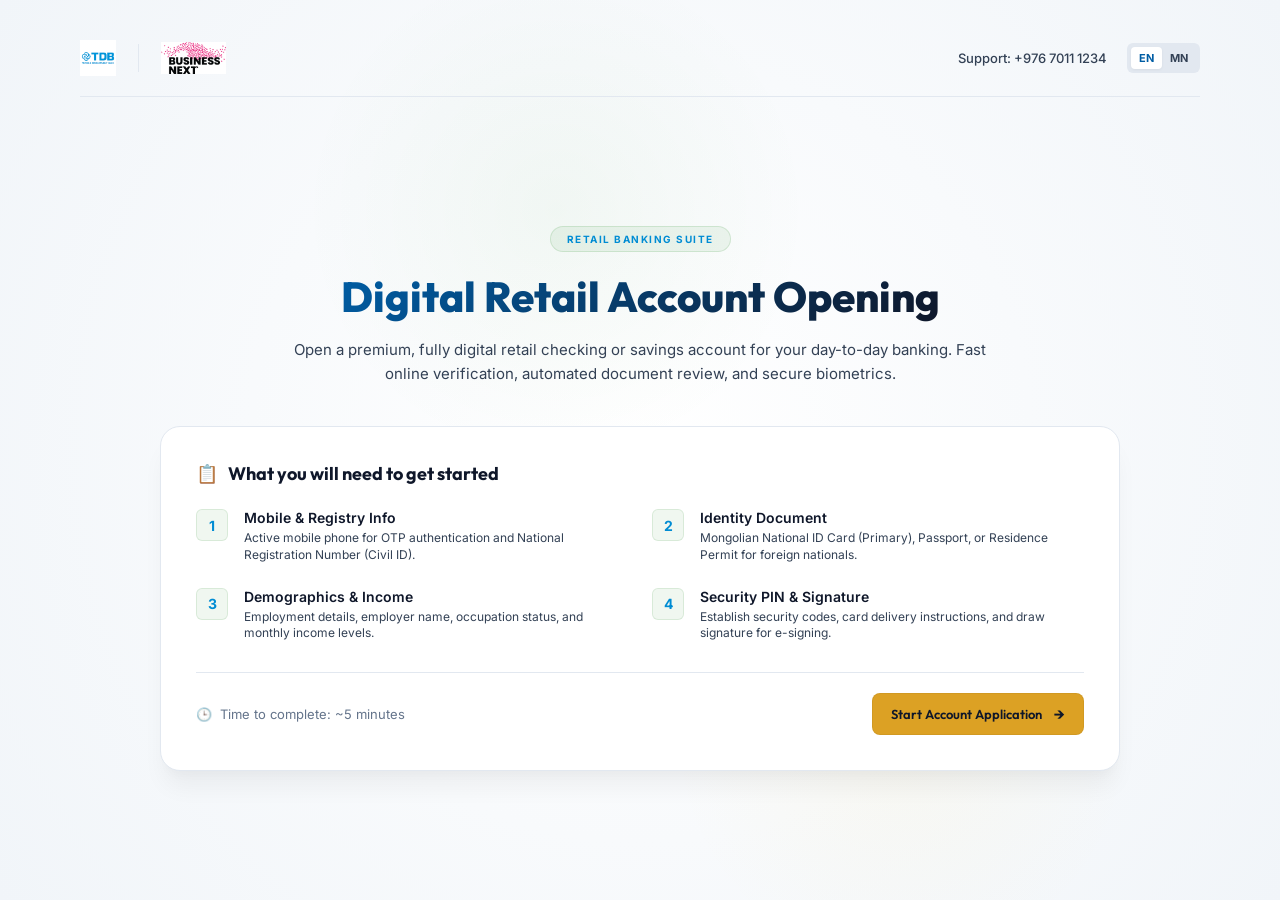
==== index.html @ 0637638c "Initial commit: Digital Onboarding Flow customized step order, TDB color scheme, mobile OTP layout f" ====
<!DOCTYPE html>
<html lang="en">
<head>
  <meta charset="UTF-8">
  <meta name="viewport" content="width=device-width, initial-scale=1.0">
  <title>TDB Mongolia | Retail Onboarding</title>
  <!-- Google Fonts: Outfit and Inter -->
  <link rel="preconnect" href="https://fonts.googleapis.com">
  <link rel="preconnect" href="https://fonts.gstatic.com" crossorigin>
  <link href="https://fonts.googleapis.com/css2?family=Inter:wght@300;400;500;600;700&family=Outfit:wght@400;500;600;700;800&display=swap" rel="stylesheet">
  <!-- Stylesheets -->
  <link rel="stylesheet" href="styles.css">
</head>
<body>

  <!-- ==========================================
       STEP 0: LANDING PAGE (TD Light Theme Style)
       ========================================== -->
  <div class="landing-page-container" id="landing-page">
    <div class="landing-background-glows">
      <div class="glow-1"></div>
      <div class="glow-2"></div>
    </div>
    
    <header class="landing-header">
      <div class="landing-logo-group">
        <img src="assets/tdb_logo.png" alt="TDB Logo" class="tdb-logo-landing">
        <div class="logo-divider"></div>
        <img src="assets/businessnext_logo.png" alt="BusinessNext Logo" class="bn-logo-landing">
      </div>
      <div class="landing-support">
        <span data-translate="support_num">Support: +976 7011 1234</span>
        <div class="lang-selector-mini" id="lang-switcher">
          <span class="active" data-lang="EN">EN</span>
          <span data-lang="MN">MN</span>
        </div>
      </div>
    </header>

    <main class="landing-hero-section">
      <span class="hero-badge" data-translate="retail_suite">RETAIL BANKING SUITE</span>
      <h1 class="hero-title" data-translate="landing_title">Digital Retail Account Opening</h1>
      <p class="hero-subtitle" data-translate="landing_subtitle">Open a premium, fully digital retail checking or savings account for your day-to-day banking. Fast online verification, automated document review, and secure biometrics.</p>
      
      <!-- What you need card -->
      <div class="requirements-card">
        <h3 class="req-card-title">
          <span class="req-title-icon">📋</span> <span data-translate="req_title">What you will need to get started</span>
        </h3>
        
        <div class="req-grid">
          <div class="req-item">
            <div class="req-num">1</div>
            <div class="req-details">
              <h4 data-translate="req_step1_title">Mobile & Registry Info</h4>
              <p data-translate="req_step1_desc">Active mobile phone for OTP authentication and National Registration Number (Civil ID).</p>
            </div>
          </div>
          <div class="req-item">
            <div class="req-num">2</div>
            <div class="req-details">
              <h4 data-translate="req_step2_title">Identity Document</h4>
              <p data-translate="req_step2_desc">Mongolian National ID Card (Primary), Passport, or Residence Permit for foreign nationals.</p>
            </div>
          </div>
          <div class="req-item">
            <div class="req-num">3</div>
            <div class="req-details">
              <h4 data-translate="req_step3_title">Demographics & Income</h4>
              <p data-translate="req_step3_desc">Employment details, employer name, occupation status, and monthly income levels.</p>
            </div>
          </div>
          <div class="req-item">
            <div class="req-num">4</div>
            <div class="req-details">
              <h4 data-translate="req_step4_title">Security PIN & Signature</h4>
              <p data-translate="req_step4_desc">Establish security codes, card delivery instructions, and draw signature for e-signing.</p>
            </div>
          </div>
        </div>
        
        <div class="req-footer">
          <div class="req-time-info">
            <span class="clock-icon">🕒</span>
            <span data-translate="time_info">Time to complete: ~5 minutes</span>
          </div>
          <button type="button" class="btn btn-accent btn-large" id="btn-start-onboarding">
            <span data-translate="start_app">Start Account Application</span> <span class="arrow-btn">→</span>
          </button>
        </div>
      </div>
    </main>
  </div>


  <!-- ==========================================
       MAIN ONBOARDING LAYOUT (TD Corporate Light Theme)
       ========================================== -->
  <div class="app-container hidden" id="onboarding-layout">
    
    <!-- LEFT SIDEBAR: Stepper -->
    <aside class="sidebar">
      <div class="sidebar-header">
        <div class="logo-container">
          <img src="assets/tdb_logo.png" alt="TDB Logo" class="tdb-logo-dash">
          <div class="logo-divider"></div>
          <img src="assets/businessnext_logo.png" alt="BusinessNext Logo" class="bn-logo-dash">
        </div>
        
        <!-- Language Switcher in Dashboard Header -->
        <div class="lang-switcher-dashboard" id="lang-switcher-dash">
          <span class="active" data-lang="EN">EN</span>
          <span data-lang="MN">MN</span>
        </div>
      </div>
      
      <nav class="stepper-nav">
        <ul class="stepper-list">
          <li class="step-item active" data-step="1">
            <div class="step-icon">1</div>
            <div class="step-details">
              <span class="step-title" data-translate="step1_nav_title">Registration & OTP</span>
              <span class="step-desc" data-translate="step1_nav_desc">Verify credentials & NRN</span>
            </div>
            <div class="step-status-dot"></div>
          </li>
          <li class="step-item locked" data-step="2">
            <div class="step-icon">2</div>
            <div class="step-details">
              <span class="step-title" data-translate="step2_nav_title">Document Upload</span>
              <span class="step-desc" data-translate="step2_nav_desc">Choose document & scan</span>
            </div>
            <div class="step-status-dot"></div>
          </li>
          <li class="step-item locked" data-step="3">
            <div class="step-icon">3</div>
            <div class="step-details">
              <span class="step-title" data-translate="step3_nav_title">Personal Information</span>
              <span class="step-desc" data-translate="step3_nav_desc">OCR review & profile</span>
            </div>
            <div class="step-status-dot"></div>
          </li>
          <li class="step-item locked" data-step="4">
            <div class="step-icon">4</div>
            <div class="step-details">
              <span class="step-title" data-translate="step4_nav_title">Product Selection</span>
              <span class="step-desc" data-translate="step4_nav_desc">Choose accounts & card options</span>
            </div>
            <div class="step-status-dot"></div>
          </li>
          <li class="step-item locked" data-step="5">
            <div class="step-icon">5</div>
            <div class="step-details">
              <span class="step-title" data-translate="step5_nav_title">Biometric Liveness</span>
              <span class="step-desc" data-translate="step5_nav_desc">Face match & checks</span>
            </div>
            <div class="step-status-dot"></div>
          </li>
          <li class="step-item locked" data-step="6">
            <div class="step-icon">6</div>
            <div class="step-details">
              <span class="step-title" data-translate="step6_nav_title">Review & e-Sign</span>
              <span class="step-desc" data-translate="step6_nav_desc">Sign agreements & submit</span>
            </div>
            <div class="step-status-dot"></div>
          </li>
        </ul>
      </nav>
      
      <!-- Stepper Footer status -->
      <div class="sidebar-footer">
        <div class="metrics-card">
          <div class="metrics-header">
            <span data-translate="risk_unit_title">AI Risk Scoring Unit</span>
          </div>
          <div class="metric-row">
            <span class="metric-label" data-translate="metric_risk_lbl">Fraud Risk Level</span>
            <span class="metric-val status-green" id="metric-risk" data-translate="unassessed">Unassessed</span>
          </div>
          <div class="metric-row">
            <span class="metric-label" data-translate="metric_stp_lbl">STP Check</span>
            <span class="metric-val" id="metric-stp">--</span>
          </div>
          <div class="metric-progress-wrapper">
            <div class="metric-progress-lbl" data-translate="metric_strength_lbl">Biometric Cleared Strength</div>
            <div class="progress-bar-small">
              <div class="progress-bar-small-fill" id="metric-progress-bar" style="width: 0%"></div>
            </div>
          </div>
        </div>
        
        <div class="sidebar-progress-tracker-bottom">
          <div class="progress-labels">
            <span id="progress-percent">Step 1 of 6 (16%)</span>
            <span id="step-percentage-numeric">16%</span>
          </div>
          <div class="progress-bar-container">
            <div class="progress-bar-fill" id="main-progress-bar" style="width: 16.6%;"></div>
          </div>
        </div>
        <p class="copyright">&copy; 2026 Trade & Development Bank Jsc. powered by BusinessNext</p>
      </div>
    </aside>
    
    <!-- MAIN CONTENT PANEL -->
    <main class="main-content">
      
      <header class="main-content-header">
        <div class="header-details-top">
          <span class="onboarding-scope-label" data-translate="retail_onboarding_lbl">Retail Digital Onboarding</span>
        </div>
        <h2 id="step-main-title">Open Your Retail Account</h2>
        <p id="step-main-desc">Open a business/retail account digitally in just a few minutes.</p>
      </header>
      
      <!-- Split Form Steps Container -->
      <div class="step-panels-container">
        
        <!-- STEP 1: MOBILE & OTP REGISTRATION -->
        <section class="step-panel active" id="step-panel-1">
          <div class="split-layout">
            
            <div class="illustration-side">
              <div class="illustration-box">
                <svg viewBox="0 0 200 200" fill="none" class="step-svg" xmlns="http://www.w3.org/2000/svg">
                  <circle cx="100" cy="100" r="80" fill="rgba(0, 122, 0, 0.03)" />
                  <circle cx="100" cy="100" r="60" stroke="rgba(0, 122, 0, 0.08)" stroke-width="1.5" stroke-dasharray="4 4" />
                  
                  <rect x="60" y="50" width="80" height="110" rx="10" fill="#ffffff" stroke="#cbd5e1" stroke-width="2"/>
                  <rect x="70" y="60" width="60" height="8" rx="2" fill="rgba(0, 122, 0, 0.15)" />
                  <circle cx="100" cy="105" r="16" stroke="var(--td-green)" stroke-width="2" />
                  <path d="M92 105 H108" stroke="var(--td-green)" stroke-width="2" />
                  <path d="M100 97 V113" stroke="var(--td-green)" stroke-width="2" />
                  
                  <circle cx="100" cy="148" r="4" fill="#cbd5e1" />
                </svg>
                <div class="illustration-desc-box">
                  <h4 data-translate="ill_step1_title">Mobile Verification</h4>
                  <p data-translate="ill_step1_desc">Confirm identity credentials and link your personal mobile number to activate digital banking nodes securely.</p>
                </div>
              </div>
            </div>
            
            <div class="form-card-side">
              <div class="form-card">
                <div class="form-card-header">
                  <h3 data-translate="form_step1_title">Mobile Registration</h3>
                  <p data-translate="form_step1_desc">Provide your mobile number and National Registry Number to establish eligibility.</p>
                </div>
                
                <div class="form-group">
                  <label for="mobile-number"><span data-translate="mobile_lbl">Mobile Number</span> <span class="required">*</span></label>
                  <div class="input-with-action">
                    <div class="phone-prefix">+976</div>
                    <input type="tel" id="mobile-number" class="form-control" placeholder="Mobile Number (e.g. 99123456)">
                    <button type="button" class="btn btn-secondary btn-sm" id="btn-send-otp" data-translate="send_otp">Send OTP</button>
                  </div>
                </div>
                
                <div class="form-group hidden" id="otp-group">
                  <label><span data-translate="otp_lbl">OTP Verification Code</span> <span class="required">*</span></label>
                  <div class="otp-input-container">
                    <input type="password" maxlength="1" class="otp-cell" data-index="0">
                    <input type="password" maxlength="1" class="otp-cell" data-index="1">
                    <input type="password" maxlength="1" class="otp-cell" data-index="2">
                    <input type="password" maxlength="1" class="otp-cell" data-index="3">
                    <input type="password" maxlength="1" class="otp-cell" data-index="4">
                    <input type="password" maxlength="1" class="otp-cell" data-index="5">
                  </div>
                  <div class="otp-actions">
                    <span id="otp-timer" data-translate="otp_timer_lbl">Resend code in 60s</span>
                    <button type="button" class="btn-link hidden" id="btn-resend-otp" data-translate="resend_otp">Resend Code</button>
                  </div>
                </div>
                
                <div class="form-group">
                  <label for="nrn-number"><span data-translate="nrn_lbl">National Registry Number (Civil ID)</span> <span class="required">*</span></label>
                  <div class="input-icon-wrapper">
                    <input type="text" id="nrn-number" class="form-control uppercase" placeholder="e.g. УУ95120612">
                    <span class="validation-status-icon" id="nrn-validation-icon"></span>
                  </div>
                  <small class="form-hint" data-translate="nrn_hint">Format: 2 Cyrillic characters followed by 8 digits</small>
                </div>
              </div>
            </div>
            
          </div>
        </section>
        
        <!-- STEP 2: DOCUMENT UPLOAD & OCR -->
        <section class="step-panel" id="step-panel-2">
          <div class="split-layout">
            
            <div class="illustration-side">
              <div class="illustration-box">
                <svg viewBox="0 0 200 200" fill="none" class="step-svg" xmlns="http://www.w3.org/2000/svg">
                  <!-- Abstract scanner lines -->
                  <circle cx="100" cy="100" r="75" fill="rgba(0, 122, 0, 0.02)"/>
                  <rect x="40" y="65" width="120" height="75" rx="8" fill="#ffffff" stroke="#cbd5e1" stroke-width="2"/>
                  <rect x="52" y="77" width="26" height="26" rx="4" fill="rgba(0, 122, 0, 0.1)"/>
                  <line x1="88" y1="82" x2="140" y2="82" stroke="#cbd5e1" stroke-width="2.5"/>
                  <line x1="88" y1="92" x2="130" y2="92" stroke="#cbd5e1" stroke-width="2.5"/>
                  
                  <path d="M30 100 H170" stroke="var(--td-mint)" stroke-width="2" stroke-linecap="round"/>
                  <path d="M30 100 L45 85 M170 100 L155 115" stroke="var(--td-mint)" stroke-width="2"/>
                </svg>
                <div class="illustration-desc-box">
                  <h4 data-translate="ill_step2_title">OCR Scanning</h4>
                  <p data-translate="ill_step2_desc">Our OCR algorithm automatically reads and parses Mongolian Cyrillic characters to pre-fill identity entries.</p>
                </div>
              </div>
            </div>
            
            <div class="form-card-side">
              <div class="form-card">
                <div class="form-card-header">
                  <h3 data-translate="form_step2_title">Document Verification</h3>
                  <p data-translate="form_step2_desc">Upload valid document credentials for automated OCR metadata extraction.</p>
                </div>
                
                <div class="form-group">
                  <label><span data-translate="doc_type_lbl">Document Type</span> <span class="required">*</span></label>
                  <div class="doc-type-selectors">
                    <label class="doc-type-card active">
                      <input type="radio" name="doc-type" value="national_id" checked>
                      <span class="doc-type-icon">💳</span>
                      <span class="doc-type-lbl" data-translate="national_id_lbl">National ID</span>
                    </label>
                    <label class="doc-type-card">
                      <input type="radio" name="doc-type" value="passport">
                      <span class="doc-type-icon">📘</span>
                      <span class="doc-type-lbl" data-translate="passport_lbl">Passport</span>
                    </label>
                    <label class="doc-type-card">
                      <input type="radio" name="doc-type" value="residence_permit">
                      <span class="doc-type-icon">🛡️</span>
                      <span class="doc-type-lbl" data-translate="permit_lbl">Permit</span>
                    </label>
                  </div>
                </div>
                
                <div class="upload-drag-area" id="doc-upload-area">
                  <div class="upload-graphic">📂</div>
                  <div class="upload-texts">
                    <p class="upload-main-text" data-translate="upload_drag_lbl">Upload front & back files</p>
                    <p class="upload-sub-text" data-translate="upload_hint_lbl">Drag & drop PNG/PDF up to 10MB</p>
                  </div>
                  <input type="file" id="file-uploader" class="hidden" multiple>
                </div>
                
                <div class="uploaded-files-list hidden" id="files-list"></div>
                
                <div class="ai-status-card mt-15">
                  <div class="ai-card-title">✦ <span data-translate="ai_chk_ocr">OCR Extraction Check</span></div>
                  <ul class="ai-check-list">
                    <li class="pending" id="ai-check-ocr">
                      <span class="check-bullet"></span>
                      <span class="check-text" data-translate="ocr_text">OCR Identity Data Extraction</span>
                      <span class="check-status" data-translate="pending">Pending</span>
                    </li>
                  </ul>
                </div>
              </div>
            </div>
            
          </div>
        </section>
        
        <!-- STEP 5: BIOMETRIC SELFIE & LIVENESS -->
        <section class="step-panel" id="step-panel-5">
          <div class="split-layout">
            
            <div class="illustration-side">
              <div class="illustration-box">
                <svg viewBox="0 0 200 200" fill="none" class="step-svg" xmlns="http://www.w3.org/2000/svg">
                  <circle cx="100" cy="100" r="75" fill="rgba(0, 122, 0, 0.02)"/>
                  <circle cx="100" cy="90" r="30" stroke="#cbd5e1" stroke-width="2"/>
                  <path d="M60 155 C60 120, 140 120, 140 155" stroke="#cbd5e1" stroke-width="2" stroke-linecap="round"/>
                  
                  <path d="M100 50 L100 130 M60 90 L140 90" stroke="var(--td-mint)" stroke-width="1.5" stroke-dasharray="3 3"/>
                  <circle cx="100" cy="90" r="45" stroke="var(--td-mint)" stroke-width="1.5"/>
                </svg>
                <div class="illustration-desc-box">
                  <h4 data-translate="ill_step3_title">Biometrics & AML</h4>
                  <p data-translate="ill_step3_desc">Live facial detection compares selfie biometrics with document photo, running cross-checks against duplicate databases.</p>
                </div>
              </div>
            </div>
            
            <div class="form-card-side">
              <div class="form-card">
                <div class="form-card-header">
                  <h3 data-translate="form_step3_title">Selfie Liveness Capture</h3>
                  <p data-translate="form_step3_desc">Provide biometric facial confirmation to run fraud and AML screenings.</p>
                </div>
                
                <div class="selfie-module">
                  <div class="camera-viewport-container">
                    <video id="webcam" class="hidden" autoplay playsinline></video>
                    <canvas id="selfie-canvas" class="selfie-overlay"></canvas>
                    
                    <div class="camera-placeholder" id="camera-placeholder">
                      <div class="placeholder-icon">📸</div>
                      <button type="button" class="btn btn-primary btn-sm" id="btn-activate-camera" data-translate="activate_cam">Activate Camera Feed</button>
                    </div>
                    
                    <div class="liveness-guidance hidden" id="liveness-guide">
                      <span id="liveness-prompt-text" data-translate="align_face">Align face in frame</span>
                    </div>
                    
                    <div class="capture-success-overlay hidden" id="capture-success">
                      <div class="success-checkmark-circle">✓</div>
                      <h3 data-translate="liveness_ok">Liveness Verified</h3>
                      <p id="liveness-score-lbl">Score: 99.8%</p>
                    </div>
                  </div>
                  
                  <div class="camera-actions">
                    <button type="button" class="btn btn-secondary btn-sm hidden" id="btn-capture-selfie" data-translate="capture">Capture</button>
                    <button type="button" class="btn btn-outline btn-sm hidden" id="btn-retake-selfie" data-translate="retake">Retake</button>
                  </div>
                </div>
                
                <div class="ai-status-card mt-15">
                  <div class="ai-card-title">✦ <span data-translate="ai_chk_bio">Biometric Checklists</span></div>
                  <ul class="ai-check-list">
                    <li class="pending" id="ai-check-face">
                      <span class="check-bullet"></span>
                      <span class="check-text" data-translate="face_match_text">Biometric Face Matching (ID vs Selfie)</span>
                      <span class="check-status" data-translate="pending">Pending</span>
                    </li>
                    <li class="pending" id="ai-check-dup">
                      <span class="check-bullet"></span>
                      <span class="check-text" data-translate="dup_text">Database Duplicate Clearance</span>
                      <span class="check-status" data-translate="pending">Pending</span>
                    </li>
                    <li class="pending" id="ai-check-aml">
                      <span class="check-bullet"></span>
                      <span class="check-text" data-translate="aml_text">AML Database Watchlist Check</span>
                      <span class="check-status" data-translate="pending">Pending</span>
                    </li>
                  </ul>
                </div>
              </div>
            </div>
            
          </div>
        </section>
        
        <!-- STEP 3: PERSONAL PROFILE DETAILS -->
        <section class="step-panel" id="step-panel-3">
          <div class="split-layout">
            
            <div class="illustration-side">
              <div class="illustration-box">
                <svg viewBox="0 0 200 200" fill="none" class="step-svg" xmlns="http://www.w3.org/2000/svg">
                  <circle cx="100" cy="100" r="75" fill="rgba(0, 122, 0, 0.02)"/>
                  <rect x="50" y="45" width="100" height="110" rx="8" fill="#ffffff" stroke="#cbd5e1" stroke-width="2"/>
                  <line x1="70" y1="65" x2="130" y2="65" stroke="var(--td-green)" stroke-width="3" stroke-linecap="round"/>
                  <line x1="70" y1="80" x2="110" y2="80" stroke="#cbd5e1" stroke-width="2.5"/>
                  <line x1="70" y1="95" x2="120" y2="95" stroke="#cbd5e1" stroke-width="2.5"/>
                  <line x1="70" y1="110" x2="105" y2="110" stroke="#cbd5e1" stroke-width="2.5"/>
                  
                  <circle cx="130" cy="130" r="20" fill="rgba(0, 176, 116, 0.15)"/>
                  <path d="M124 130 L128 134 L136 126" stroke="var(--td-mint)" stroke-width="2.5" stroke-linecap="round" stroke-linejoin="round"/>
                </svg>
                <div class="illustration-desc-box">
                  <h4 data-translate="ill_step4_title">Demographics Registry</h4>
                  <p data-translate="ill_step4_desc">Review the database metadata parsed by OCR. Fill out contact fields to finalize demographics profile.</p>
                </div>
              </div>
            </div>
            
            <div class="form-card-side">
              <div class="form-card">
                <div class="form-card-header">
                  <h3 data-translate="form_step4_title">Personal Information</h3>
                  <p data-translate="form_step4_desc">Verify extracted details and supply demographic and occupation settings.</p>
                </div>
                
                <div class="ai-autofill-banner">
                  <div class="banner-icon">🤖</div>
                  <div class="banner-content">
                    <strong data-translate="banner_autofill_title">Auto-extracted from Documents</strong>
                    <p data-translate="banner_autofill_desc">Double check OCR data. Fields highlighted in gold are extracted.</p>
                  </div>
                </div>
                
                <div class="form-row-2">
                  <div class="form-group">
                    <label for="p-fullname"><span data-translate="fullname_lbl">Full Name (Latin)</span> <span class="required">*</span></label>
                    <input type="text" id="p-fullname" class="form-control ai-extracted" placeholder="Full Name">
                  </div>
                  <div class="form-group">
                    <label for="p-dob"><span data-translate="dob_lbl">Date of Birth</span> <span class="required">*</span></label>
                    <input type="date" id="p-dob" class="form-control ai-extracted">
                  </div>
                </div>
                
                <div class="form-row-2">
                  <div class="form-group">
                    <label for="p-gender"><span data-translate="gender_lbl">Gender</span> <span class="required">*</span></label>
                    <select id="p-gender" class="form-control ai-extracted">
                      <option value="">Select Gender</option>
                      <option value="Male" data-translate="gender_male">Male</option>
                      <option value="Female" data-translate="gender_female">Female</option>
                      <option value="Other" data-translate="gender_other">Other</option>
                    </select>
                  </div>
                  <div class="form-group">
                    <label for="p-nationality"><span data-translate="nationality_lbl">Nationality</span> <span class="required">*</span></label>
                    <input type="text" id="p-nationality" class="form-control ai-extracted" value="Mongolian">
                  </div>
                </div>
                
                <div class="form-group">
                  <label for="p-address"><span data-translate="address_lbl">Residential Address</span> <span class="required">*</span></label>
                  <div class="input-icon-wrapper">
                    <input type="text" id="p-address" class="form-control ai-extracted" placeholder="Full Address">
                    <button type="button" class="input-btn" id="btn-suggest-address" data-translate="locate">Locate</button>
                  </div>
                </div>
                
                <div class="form-row-2">
                  <div class="form-group">
                    <label for="p-email"><span data-translate="email_lbl">Email Address</span> <span class="required">*</span></label>
                    <input type="email" id="p-email" class="form-control" placeholder="email@address.mn">
                  </div>
                  <div class="form-group">
                    <label for="p-phone" data-translate="phone_lbl">Verified Phone Number</label>
                    <input type="tel" id="p-phone" class="form-control" readonly disabled>
                  </div>
                </div>
                
                <div class="form-group">
                  <label for="p-employment"><span data-translate="employment_lbl">Employment Status</span> <span class="required">*</span></label>
                  <select id="p-employment" class="form-control">
                    <option value="Employed" data-translate="emp_employed">Employed (Full-time)</option>
                    <option value="Self-Employed" data-translate="emp_self">Self-Employed / Owner</option>
                    <option value="Unemployed" data-translate="emp_unemp">Unemployed</option>
                    <option value="Student" data-translate="emp_student">Student</option>
                    <option value="Retired" data-translate="emp_retired">Retired</option>
                  </select>
                </div>
                
                <div class="form-group" id="group-employer">
                  <label for="p-employer"><span data-translate="employer_lbl">Employer Name</span> <span class="required">*</span></label>
                  <input type="text" id="p-employer" class="form-control" placeholder="Company Name">
                </div>
                
                <div class="form-row-2">
                  <div class="form-group">
                    <label for="p-occupation"><span data-translate="occupation_lbl">Occupation</span> <span class="required">*</span></label>
                    <input type="text" id="p-occupation" class="form-control" placeholder="Job Title">
                  </div>
                  <div class="form-group">
                    <label for="p-income"><span data-translate="income_lbl">Monthly Income (MNT)</span> <span class="required">*</span></label>
                    <select id="p-income" class="form-control">
                      <option value="under_1m" data-translate="inc_low">Under 1,500,000 ₮</option>
                      <option value="1m_3m" data-translate="inc_mid" selected>1,500,000 ₮ - 3,500,000 ₮</option>
                      <option value="3m_7m" data-translate="inc_high">3,500,000 ₮ - 7,000,000 ₮</option>
                      <option value="over_7m" data-translate="inc_highest">Over 7,000,000 ₮</option>
                    </select>
                  </div>
                </div>
                
                <div class="form-row-2">
                  <div class="form-group">
                    <label for="p-lang" data-translate="pref_lang_lbl">Language Preference</label>
                    <select id="p-lang" class="form-control">
                      <option value="MN" data-translate="lang_mn">Mongolian</option>
                      <option value="EN" data-translate="lang_en">English</option>
                    </select>
                  </div>
                  <div class="form-group">
                    <label for="p-branch" data-translate="pref_branch_lbl">Home Branch</label>
                    <select id="p-branch" class="form-control">
                      <option value="HQ" data-translate="branch_hq">Sukhbaatar Square HQ</option>
                      <option value="west" data-translate="branch_west">West Crossroad Branch</option>
                      <option value="erdenet" data-translate="branch_erd">Orkhon Erdenet Branch</option>
                    </select>
                  </div>
                </div>
              </div>
            </div>
            
          </div>
        </section>
        
        <!-- STEP 4: PRODUCT SELECTION & ACCOUNT PREFERENCES -->
        <section class="step-panel" id="step-panel-4">
          <div class="split-layout">
            
            <div class="illustration-side">
              <div class="illustration-box">
                <div class="product-visualizer-sidebar">
                  <!-- Custom Promo Offer banner replacing instantly-generated Visa card visualizer -->
                  <div class="promo-offer-card-sidebar">
                    <div class="promo-header">
                      <span class="promo-sparkle">✨</span>
                      <strong data-translate="promo_offer_title">Exclusive Offer</strong>
                    </div>
                    
                    <div class="debit-card-visualizer gold-theme" style="margin: 12px 0; aspect-ratio: 1.586 / 1;">
                      <div class="card-header-v">
                        <span class="card-brand">TD Gold Credit</span>
                        <span class="card-chip"></span>
                      </div>
                      <div class="card-number-v" style="font-size: 13px;">Pre-approved Limit: 5,000,000 ₮</div>
                      <div class="card-footer-v">
                        <div class="card-holder-v">TD PLATINUM CLUB</div>
                        <div class="card-type-logo">VISA</div>
                      </div>
                    </div>
                    
                    <p class="promo-desc-sidebar" data-translate="promo_offer_desc">Based on your credit bureau profiles, you are pre-approved for an optional gold credit card line. Interest rate: 1.4% monthly. Zero setup fees.</p>
                  </div>
                  
                  <div class="cross-sells-container mt-15">
                    <h4 class="cross-sell-title" data-translate="offers_title">Pre-Qualified Offers</h4>
                    <div class="cross-sell-item">
                      <div class="cross-sell-icon">💳</div>
                      <div class="cross-sell-details">
                        <h5 data-translate="cc_offer_title">TD Credit Card Eligibility</h5>
                        <p><span data-translate="cc_limit">Approved limit:</span> <strong>5,000,000 ₮</strong></p>
                      </div>
                      <label class="switch">
                        <input type="checkbox" id="offer-credit-card">
                        <span class="slider round"></span>
                      </label>
                    </div>
                  </div>
                </div>
              </div>
            </div>
            
            <div class="form-card-side">
              <div class="form-card">
                <div class="form-card-header">
                  <h3 data-translate="form_step5_title">Product Selection</h3>
                  <p data-translate="form_step5_desc">Choose checking/savings packets and link virtual/physical debit cards.</p>
                </div>
                
                <div class="ai-recommendation-block">
                  <div class="recommendation-badge" data-translate="rec_tag">✦ PREFERRED VALUE COMBO</div>
                  <div class="recommendation-flex">
                    <div class="rec-details">
                      <h3 data-translate="rec_bundle_title">Premium Savings Bundle matched</h3>
                      <p data-translate="rec_bundle_desc">12.5% annual rate + physical card + mobile banking.</p>
                    </div>
                    <button type="button" class="btn btn-accent btn-sm" id="btn-apply-rec" data-translate="apply_pack">Apply Pack</button>
                  </div>
                </div>
                
                <h3 class="panel-section-title" data-translate="sect_accounts">1. Everyday Account Products</h3>
                <div class="products-grid">
                  <div class="product-card selected" data-product="savings_acct">
                    <div class="card-checkbox">✓</div>
                    <div class="card-icon-round">💰</div>
                    <div>
                      <h4 data-translate="premium_savings_title">Premium Savings Account</h4>
                      <p class="product-description" data-translate="premium_savings_desc">Earn yield paid monthly. Zero setup fees.</p>
                      <div class="product-feature-tag" data-translate="premium_savings_rate">12.5% interest rate</div>
                    </div>
                  </div>
                  <div class="product-card" data-product="salary_acct">
                    <div class="card-checkbox"></div>
                    <div class="card-icon-round">💼</div>
                    <div>
                      <h4 data-translate="salary_acct_title">Salary Account</h4>
                      <p class="product-description" data-translate="salary_acct_desc">Receive payroll directly, zero commission internal routing.</p>
                    </div>
                  </div>
                </div>
                
                <h3 class="panel-section-title" data-translate="sect_card_ops">2. Debit Card & Digital Services</h3>
                <div class="sub-selections-container">
                  <div class="sub-selection-row">
                    <div class="selector-info">
                      <strong data-translate="card_format_title">Card Form Factor</strong>
                      <p data-translate="card_format_desc">Pick physical, virtual, or both formats</p>
                    </div>
                    <div class="switch-selector-buttons">
                      <button type="button" class="btn-toggle active" data-target="card_type" data-val="virtual" data-translate="toggle_virt">Virtual</button>
                      <button type="button" class="btn-toggle" data-target="card_type" data-val="both" data-translate="toggle_both">Both</button>
                      <button type="button" class="btn-toggle" data-target="card_type" data-val="none" data-translate="toggle_none">None</button>
                    </div>
                  </div>
                  <div class="sub-selection-row">
                    <div class="selector-info">
                      <strong data-translate="digital_add_title">Digital Banking Add-ons</strong>
                      <p data-translate="digital_add_desc">Select free e-services to activate</p>
                    </div>
                    <div class="checkbox-group-row">
                      <label class="custom-checkbox">
                        <input type="checkbox" id="srv-mobile" checked>
                        <span class="checkbox-box"></span> <span data-translate="srv_app">App</span>
                      </label>
                      <label class="custom-checkbox">
                        <input type="checkbox" id="srv-net" checked>
                        <span class="checkbox-box"></span> <span data-translate="srv_net">Net</span>
                      </label>
                    </div>
                  </div>
                </div>
                
                <h3 class="panel-section-title" data-translate="sect_currencies">3. Currencies & Security preferences</h3>
                <div class="form-group">
                  <label><span data-translate="account_curr_lbl">Primary Account Currency</span> <span class="required">*</span></label>
                  <div class="currency-chips">
                    <label class="currency-chip active">
                      <input type="radio" name="currency" value="MNT" checked>
                      <span>₮ MNT</span>
                    </label>
                    <label class="currency-chip">
                      <input type="radio" name="currency" value="USD">
                      <span>$ USD</span>
                    </label>
                    <label class="currency-chip">
                      <input type="radio" name="currency" value="EUR">
                      <span>€ EUR</span>
                    </label>
                  </div>
                </div>
                
                <div class="form-group">
                  <label for="pref-nickname" data-translate="account_nick_lbl">Account Description / Name (Optional)</label>
                  <input type="text" id="pref-nickname" class="form-control" placeholder="e.g. Salary Wallet">
                </div>
                
                <div class="form-group">
                  <label><span data-translate="card_deliv_lbl">Card Delivery Choice</span> <span class="required">*</span></label>
                  <div class="delivery-selectors">
                    <label class="delivery-card active" id="delivery-branch-option">
                      <input type="radio" name="delivery" value="branch" checked>
                      <div class="delivery-icon">🏛️</div>
                      <div class="delivery-info">
                        <strong data-translate="deliv_branch_title">Collect at Preferred Branch</strong>
                        <small data-translate="deliv_branch_desc">Card is waiting for checkout at HQ square</small>
                      </div>
                    </label>
                    <label class="delivery-card" id="delivery-home-option">
                      <input type="radio" name="delivery" value="home">
                      <div class="delivery-icon">🏠</div>
                      <div class="delivery-info">
                        <strong data-translate="deliv_home_title">Courier Home Dispatch</strong>
                        <small data-translate="deliv_home_desc">Ships to residential address details (1-3 days)</small>
                      </div>
                    </label>
                  </div>
                </div>
                
                <div class="delivery-details-box" id="delivery-branch-details">
                  <strong data-translate="pickup_loc_title">Pickup location:</strong>
                  <p id="selected-branch-display">Sukhbaatar Square HQ (Ulaanbaatar)</p>
                </div>
                
                <div class="delivery-details-box hidden" id="delivery-home-details">
                  <strong data-translate="courier_addr_title">Courier Address:</strong>
                  <p id="selected-address-display">--</p>
                </div>
                
                <!-- PIN setup removed per security guidelines -->
              </div>
            </div>
            
          </div>
        </section>
        
        <!-- STEP 6: REVIEW & E-SIGN -->
        <section class="step-panel" id="step-panel-6">
          <div class="split-layout">
            
            <div class="illustration-side">
              <div class="illustration-box">
                <svg viewBox="0 0 200 200" fill="none" class="step-svg" xmlns="http://www.w3.org/2000/svg">
                  <circle cx="100" cy="100" r="75" fill="rgba(0, 122, 0, 0.02)"/>
                  <path d="M60 40 H140 V160 H60 Z" fill="#ffffff" stroke="#cbd5e1" stroke-width="2"/>
                  <line x1="80" y1="70" x2="120" y2="70" stroke="#cbd5e1" stroke-width="3"/>
                  <line x1="80" y1="90" x2="110" y2="90" stroke="#cbd5e1" stroke-width="3"/>
                  
                  <path d="M70 135 C90 135, 90 145, 120 138" stroke="var(--td-green)" stroke-width="2.5" stroke-linecap="round"/>
                  <circle cx="120" cy="138" r="3" fill="var(--td-green)"/>
                </svg>
                <div class="illustration-desc-box">
                  <h4 data-translate="ill_step6_title">Application Check</h4>
                  <p data-translate="ill_step6_desc">Take a moment to review all summarized parameters before e-signing and executing.</p>
                </div>
              </div>
            </div>
            
            <div class="form-card-side">
              <div class="form-card">
                <div class="form-card-header">
                  <h3 data-translate="form_step6_title">Review & Digital Sign</h3>
                  <p data-translate="form_step6_desc">Ensure details are accurate and draw signature to submit registration.</p>
                </div>
                
                <div class="summary-card">
                  <div class="summary-section">
                    <div class="summary-sec-header">
                      <span data-translate="sum_sec1">1. DEMOGRAPHICS & PROFILE</span>
                      <button type="button" class="btn-link-edit" data-target-step="3" data-translate="edit">Edit</button>
                    </div>
                    <div class="summary-details-grid">
                      <div class="summary-item"><span class="sum-label" data-translate="sum_name">Name:</span> <strong id="sum-name">--</strong></div>
                      <div class="summary-item"><span class="sum-label" data-translate="sum_nrn">NRN / DOB:</span> <strong id="sum-nrn">--</strong></div>
                      <div class="summary-item"><span class="sum-label" data-translate="sum_address">Address:</span> <strong id="sum-address">--</strong></div>
                      <div class="summary-item"><span class="sum-label" data-translate="sum_contact">Contact:</span> <strong id="sum-contact">--</strong></div>
                    </div>
                  </div>
                  
                  <div class="summary-section">
                    <div class="summary-sec-header">
                      <span data-translate="sum_sec2">2. SELECTED PRODUCTS</span>
                      <button type="button" class="btn-link-edit" data-target-step="4" data-translate="edit">Edit</button>
                    </div>
                    <div class="summary-details-grid">
                      <div class="summary-item"><span class="sum-label" data-translate="sum_prod">Deposit:</span> <strong id="sum-product">--</strong></div>
                      <div class="summary-item"><span class="sum-label" data-translate="sum_card">Debit Card:</span> <strong id="sum-card">--</strong></div>
                      <div class="summary-item"><span class="sum-label" data-translate="sum_extra">Add-ons:</span> <strong id="sum-extra">--</strong></div>
                    </div>
                  </div>
                  
                  <div class="summary-section">
                    <div class="summary-sec-header">
                      <span data-translate="sum_sec3">3. SETTINGS & DISPATCH</span>
                      <button type="button" class="btn-link-edit" data-target-step="4" data-translate="edit">Edit</button>
                    </div>
                    <div class="summary-details-grid">
                      <div class="summary-item"><span class="sum-label" data-translate="sum_tax">Tax Country:</span> <strong id="sum-tax">--</strong></div>
                      <div class="summary-item"><span class="sum-label" data-translate="sum_pref">Currency / Hub:</span> <strong id="sum-pref">--</strong></div>
                      <div class="summary-item"><span class="sum-label" data-translate="sum_delivery">Card Handover:</span> <strong id="sum-delivery">--</strong></div>
                    </div>
                  </div>
                </div>
                
                <div class="terms-conditions-viewer-box mt-15">
                  <h4 data-translate="disclosures_title">Retail Banking Disclosures</h4>
                  <p data-translate="disclosures_desc">By signing, you warrant that all information submitted is correct. You authorize TDB to open accounts and agree to Electronic Signature Acts.</p>
                </div>
                

                
                <div class="otp-confirmation-block mt-15">
                  <label class="custom-checkbox align-start">
                    <input type="checkbox" id="terms-accept">
                    <span class="checkbox-box mt-4"></span>
                    <div class="checkbox-label-text">
                      <strong data-translate="terms_accept_lbl">I execute this onboarding packet. <span class="required">*</span></strong>
                    </div>
                  </label>
                </div>
                
                <!-- Compliance Watchlist statuses in review page -->
                <div class="compliance-scorecard-card mt-15">
                  <div class="scorecard-header">
                    <span data-translate="sec_status_title">Compliance Declarations Risk Status</span>
                    <span class="badge badge-success" data-translate="cleared">CLEARED</span>
                  </div>
                  <div class="scorecard-grid">
                    <div class="scorecard-metric">
                      <span class="score-lbl" data-translate="fatca_status">FATCA Status</span>
                      <strong class="score-val text-green" data-translate="passed">Passed</strong>
                    </div>
                    <div class="scorecard-metric">
                      <span class="score-lbl" data-translate="pep_status">PEP Screening</span>
                      <strong class="score-val text-green" data-translate="cleared">Cleared</strong>
                    </div>
                  </div>
                </div>
              </div>
            </div>
            
          </div>
        </section>
        
        <!-- STEP 7: ACCOUNT SUCCESS -->
        <section class="step-panel" id="step-panel-7">
          <canvas id="confetti-canvas" class="confetti-overlay"></canvas>
          
          <div class="success-screen-layout">
            <div class="success-illustration-area">
              <div class="success-check-pulse">
                <svg class="success-checkmark" viewBox="0 0 52 52">
                  <circle class="success-checkmark-circle" cx="26" cy="26" r="25" fill="none"/>
                  <path class="success-checkmark-check" fill="none" d="M14.1 27.2l7.1 7.2 16.7-16.8"/>
                </svg>
              </div>
            </div>
            
            <div class="success-headline">
              <h2 data-translate="success_title">Account Activated Successfully</h2>
              <p data-translate="success_desc">Onboarding complete. Your retail account details are ready below.</p>
            </div>
            
            <div class="account-profile-card">
              <div class="profile-header-r">
                <div class="avatar-lbl">👤</div>
                <div class="name-status">
                  <h4 id="success-name">--</h4>
                  <span class="badge badge-success" data-translate="active_badge">Account Active</span>
                </div>
              </div>
              <div class="profile-details-grid">
                <div class="profile-item"><span class="p-lbl" data-translate="p_account">IBAN / Account Number</span> <strong class="p-val" id="success-account-num">--</strong></div>
                <div class="profile-item"><span class="p-lbl" data-translate="p_cif">Customer CIF ID</span> <strong class="p-val" id="success-cif">--</strong></div>
                <div class="profile-item"><span class="p-lbl" data-translate="p_card">Virtual Card Node</span> <strong class="p-val text-green" data-translate="p_card_ready">Ready</strong></div>
                <div class="profile-item"><span class="p-lbl" data-translate="p_notice">Delivery Notice</span> <strong class="p-val" id="success-delivery-notice">--</strong></div>
              </div>
            </div>
            
            <div class="next-steps-container">
              <h4 class="next-title" data-translate="next_title">Next Steps</h4>
              <div class="next-steps-timeline">
                <div class="timeline-item">
                  <div class="timeline-icon">📱</div>
                  <div class="timeline-content">
                    <h5 data-translate="next_app_title">Install TD Mobile</h5>
                    <p data-translate="next_app_desc">Log in with your phone and secure CIF ID code.</p>
                  </div>
                </div>
              </div>
            </div>
            
            <div class="success-actions-row">
              <button type="button" class="btn btn-primary" id="btn-download-kit" data-translate="btn_kit">📥 Welcome Kit</button>
              <button type="button" class="btn btn-secondary" id="btn-fund-account" data-translate="btn_fund">💳 Fund Account</button>
            </div>
          </div>
        </section>
        
      </div>
      
      <!-- FOOTER ACTIONS NAVIGATION -->
      <footer class="content-footer" id="footer-actions">
        <button type="button" class="btn btn-outline" id="btn-prev" disabled data-translate="btn_back">Back</button>
        <div class="footer-right-buttons">
          <button type="button" class="btn btn-outline" id="btn-save" data-translate="btn_save">Save & Continue Later</button>
          <button type="button" class="btn btn-primary" id="btn-next" data-translate="btn_continue">Continue</button>
        </div>
      </footer>
      
    </main>
  </div>

  <!-- Custom Toast Notification Container -->
  <div id="toast-container" class="toast-container"></div>

  <!-- Javascript Logic -->
  <script src="app.js"></script>
</body>
</html>
---- styles.css ----
/* ==========================================
   TD BANK MONGOLIA - DIGITAL ONBOARDING STYLES
   TD Bank Corporate Light Theme Design System
   ========================================== */

:root {
  /* TDB Mongolia co-branded Light Theme Color Palette */
  --td-green: #008cd3; /* TDB Primary Blue */
  --td-green-dark: #005da4; /* TDB Dark Blue */
  --td-green-light: #00a2e8; /* TDB Light Blue */
  --td-mint: #00b074;
  --td-mint-glow: rgba(0, 176, 116, 0.08);
  --td-accent-gold: #dca124; /* TDB Accent Gold */
  --td-gold-hover: #c58c16;
  
  /* Slate/Neutral Grays */
  --bg-main: #f8fafc;
  --bg-sidebar: #ffffff;
  --card-bg: #ffffff;
  --text-main: #0f172a;
  --text-secondary: #334155;
  --text-muted: #64748b;
  --text-light: #94a3b8;
  --border-color: #e2e8f0;
  --border-focus: #008cd3;
  
  /* Statuses */
  --success-color: #10b981;
  --error-color: #ef4444;
  --warning-color: #f59e0b;
  
  /* Typography & Transitions */
  --font-display: 'Outfit', -apple-system, BlinkMacSystemFont, "Segoe UI", Roboto, sans-serif;
  --font-body: 'Inter', -apple-system, BlinkMacSystemFont, "Segoe UI", Roboto, sans-serif;
  
  --shadow-premium: 0 4px 6px -1px rgba(0, 0, 0, 0.05), 0 10px 15px -3px rgba(0, 0, 0, 0.03);
  --shadow-card: 0 20px 25px -5px rgba(0, 0, 0, 0.05), 0 10px 10px -5px rgba(0, 0, 0, 0.02);
  --transition-smooth: all 0.25s cubic-bezier(0.4, 0, 0.2, 1);
}

/* Base resets */
* {
  box-sizing: border-box;
  margin: 0;
  padding: 0;
}

body {
  font-family: var(--font-body);
  background-color: var(--bg-main);
  color: var(--text-main);
  overflow-x: hidden;
  min-height: 100vh;
  -webkit-font-smoothing: antialiased;
}

/* Utilities */
.hidden {
  display: none !important;
}

.required {
  color: var(--error-color);
  font-weight: bold;
  margin-left: 2px;
}

.uppercase {
  text-transform: uppercase;
}

.mt-15 { margin-top: 15px; }
.mt-20 { margin-top: 20px; }

/* ==========================================
   LANDING PAGE (STEP 0) - LIGHT THEME
   ========================================== */
.landing-page-container {
  min-height: 100vh;
  width: 100%;
  background: radial-gradient(circle at 50% 50%, #ffffff 0%, #f1f5f9 100%);
  color: var(--text-main);
  position: relative;
  overflow: hidden;
  display: flex;
  flex-direction: column;
  padding: 40px 80px;
}

.landing-background-glows .glow-1 {
  position: absolute;
  top: -10%;
  left: 20%;
  width: 600px;
  height: 600px;
  background: radial-gradient(circle, rgba(0, 122, 0, 0.04) 0%, transparent 60%);
  z-index: 1;
}

.landing-background-glows .glow-2 {
  position: absolute;
  bottom: -10%;
  right: 10%;
  width: 500px;
  height: 500px;
  background: radial-gradient(circle, rgba(255, 199, 44, 0.05) 0%, transparent 65%);
  z-index: 1;
}

.landing-header {
  position: relative;
  z-index: 2;
  display: flex;
  justify-content: space-between;
  align-items: center;
  margin-bottom: 40px;
  border-bottom: 1px solid var(--border-color);
  padding-bottom: 20px;
}

.landing-logo-group {
  display: flex;
  align-items: center;
  gap: 14px;
}

.tdb-logo-landing {
  height: 36px;
  max-width: 140px;
  object-fit: contain;
}

.bn-logo-landing {
  height: 32px;
  max-width: 140px;
  object-fit: contain;
}

.logo-divider {
  width: 1px;
  height: 28px;
  background-color: var(--border-color);
  margin: 0 8px;
}

.landing-logo-text .l-subtitle {
  font-size: 10px;
  color: var(--td-green-light);
  font-weight: 600;
  letter-spacing: 1.5px;
  text-transform: uppercase;
}

.landing-support {
  display: flex;
  align-items: center;
  gap: 20px;
  font-size: 13px;
  color: var(--text-secondary);
  font-weight: 500;
}

.lang-selector-mini {
  display: flex;
  background: #e2e8f0;
  padding: 4px;
  border-radius: 6px;
  font-size: 11px;
  font-weight: 700;
  color: var(--text-secondary);
}

.lang-selector-mini span {
  padding: 4px 8px;
  cursor: pointer;
  border-radius: 4px;
  transition: var(--transition-smooth);
}

.lang-selector-mini span.active {
  background-color: white;
  color: var(--td-green-dark);
  box-shadow: 0 1px 3px rgba(0,0,0,0.05);
}

/* Landing Hero Text Content */
.landing-hero-section {
  position: relative;
  z-index: 2;
  flex-grow: 1;
  display: flex;
  flex-direction: column;
  align-items: center;
  justify-content: center;
  max-width: 960px;
  margin: 0 auto;
  text-align: center;
}

.hero-badge {
  background-color: rgba(0, 122, 0, 0.06);
  border: 1px solid rgba(0, 122, 0, 0.12);
  padding: 6px 16px;
  border-radius: 20px;
  font-size: 10px;
  font-weight: 700;
  letter-spacing: 1.5px;
  margin-bottom: 20px;
  display: inline-block;
  color: var(--td-green);
}

.hero-title {
  font-family: var(--font-display);
  font-size: 42px;
  font-weight: 800;
  line-height: 1.2;
  margin-bottom: 16px;
  color: var(--text-main);
  background: linear-gradient(135deg, var(--td-green-dark), #0f172a);
  -webkit-background-clip: text;
  -webkit-text-fill-color: transparent;
}

.hero-subtitle {
  font-size: 15px;
  line-height: 1.6;
  color: var(--text-secondary);
  margin-bottom: 40px;
  max-width: 720px;
}

/* Requirements list Card - Light Theme */
.requirements-card {
  background-color: var(--card-bg);
  border: 1px solid var(--border-color);
  border-radius: 20px;
  padding: 35px;
  width: 100%;
  box-shadow: var(--shadow-card);
  text-align: left;
}

.req-card-title {
  font-family: var(--font-display);
  font-size: 18px;
  font-weight: 700;
  margin-bottom: 24px;
  display: flex;
  align-items: center;
  gap: 10px;
  color: var(--text-main);
}

.req-grid {
  display: grid;
  grid-template-columns: 1fr 1fr;
  gap: 24px;
  margin-bottom: 30px;
}

.req-item {
  display: flex;
  gap: 16px;
}

.req-num {
  width: 32px;
  height: 32px;
  border-radius: 6px;
  background-color: rgba(0, 122, 0, 0.06);
  border: 1px solid rgba(0, 122, 0, 0.1);
  display: flex;
  align-items: center;
  justify-content: center;
  font-weight: 700;
  font-size: 14px;
  color: var(--td-green);
  flex-shrink: 0;
}

.req-details h4 {
  font-size: 14px;
  font-weight: 600;
  margin-bottom: 4px;
  color: var(--text-main);
}

.req-details p {
  font-size: 12px;
  color: var(--text-secondary);
  line-height: 1.4;
}

.req-footer {
  border-top: 1px solid var(--border-color);
  padding-top: 20px;
  display: flex;
  justify-content: space-between;
  align-items: center;
}

.req-time-info {
  display: flex;
  align-items: center;
  gap: 8px;
  font-size: 13px;
  color: var(--text-muted);
}

.btn-large {
  padding: 14px 28px;
  font-size: 14px;
}

.arrow-btn {
  font-size: 16px;
  margin-left: 6px;
  transition: transform 0.2s ease;
}

.btn-large:hover .arrow-btn {
  transform: translateX(4px);
}

/* ==========================================
   ONBOARDING DASHBOARD - LIGHT THEME SIDEBAR
   ========================================== */
.app-container {
  display: flex;
  height: 100vh;
  width: 100vw;
  overflow: hidden;
}

.sidebar {
  width: 340px;
  background-color: var(--bg-sidebar);
  border-right: 1px solid var(--border-color);
  display: flex;
  flex-direction: column;
  color: var(--text-main);
  padding: 30px 24px;
  flex-shrink: 0;
  z-index: 10;
}

.sidebar-header {
  margin-bottom: 24px;
  display: flex;
  justify-content: space-between;
  align-items: center;
}

.logo-container {
  display: flex;
  align-items: center;
  gap: 12px;
}

.tdb-logo-dash {
  height: 28px;
  max-width: 100px;
  object-fit: contain;
}

.bn-logo-dash {
  height: 22px;
  max-width: 100px;
  object-fit: contain;
}

.lang-switcher-dashboard {
  display: flex;
  background-color: #f1f5f9;
  padding: 2px;
  border-radius: 6px;
  font-size: 10px;
  font-weight: 700;
}

.lang-switcher-dashboard span {
  padding: 3px 6px;
  cursor: pointer;
  border-radius: 4px;
}

.lang-switcher-dashboard span.active {
  background-color: white;
  color: var(--td-green);
  box-shadow: 0 1px 3px rgba(0,0,0,0.05);
}

/* Stepper navigation bar */
.stepper-nav {
  flex-grow: 1;
}

.stepper-list {
  list-style: none;
  display: flex;
  flex-direction: column;
  gap: 16px;
}

.step-item {
  display: flex;
  align-items: center;
  gap: 14px;
  position: relative;
  cursor: pointer;
  opacity: 0.4;
  transition: var(--transition-smooth);
}

.step-item::after {
  content: '';
  position: absolute;
  left: 15px;
  top: 32px;
  width: 2px;
  height: 16px;
  background-color: var(--border-color);
}

.step-item:last-child::after {
  display: none;
}

.step-icon {
  width: 30px;
  height: 30px;
  border-radius: 50%;
  border: 1.5px solid var(--text-light);
  display: flex;
  align-items: center;
  justify-content: center;
  font-family: var(--font-display);
  font-weight: 600;
  font-size: 13px;
  color: var(--text-muted);
  background-color: #f8fafc;
  transition: var(--transition-smooth);
  flex-shrink: 0;
}

.step-details {
  display: flex;
  flex-direction: column;
}

.step-title {
  font-size: 13px;
  font-weight: 600;
  color: var(--text-primary);
}

.step-desc {
  font-size: 10px;
  color: var(--text-muted);
}

/* Step Item States */
.step-item.active {
  opacity: 1;
}

.step-item.active .step-icon {
  border-color: var(--td-green);
  background-color: var(--td-green);
  color: white;
  box-shadow: 0 0 10px rgba(0, 122, 0, 0.2);
}

.step-item.completed {
  opacity: 0.75;
}

.step-item.completed .step-icon {
  border-color: var(--td-mint);
  background-color: var(--td-mint);
  color: white;
}

.step-item.completed::after {
  background-color: var(--td-mint);
}

/* Sidebar progress indicators */
.sidebar-footer {
  margin-top: auto;
  display: flex;
  flex-direction: column;
  gap: 16px;
}

.metrics-card {
  background-color: #f8fafc;
  border: 1px solid var(--border-color);
  border-radius: 12px;
  padding: 14px;
}

.metrics-header {
  font-family: var(--font-display);
  font-weight: 700;
  font-size: 12px;
  color: var(--td-green-dark);
  border-bottom: 1px solid var(--border-color);
  padding-bottom: 6px;
  margin-bottom: 8px;
}

.metric-row {
  display: flex;
  justify-content: space-between;
  font-size: 11px;
  margin-bottom: 6px;
}

.metric-label {
  color: var(--text-secondary);
}

.metric-val {
  font-weight: 700;
}

.status-green {
  color: var(--success-color);
}

.metric-progress-wrapper {
  margin-top: 10px;
}

.metric-progress-lbl {
  font-size: 9.5px;
  color: var(--text-muted);
  margin-bottom: 4px;
}

.progress-bar-small {
  height: 4px;
  background-color: #e2e8f0;
  border-radius: 2px;
  overflow: hidden;
}

.progress-bar-small-fill {
  height: 100%;
  background: var(--td-mint);
  transition: var(--transition-smooth);
}

.sidebar-progress-tracker-bottom {
  border-top: 1px solid var(--border-color);
  padding-top: 14px;
}

.sidebar-progress-tracker-bottom .progress-labels {
  display: flex;
  justify-content: space-between;
  font-size: 11px;
  font-weight: 600;
  color: var(--text-secondary);
  margin-bottom: 6px;
}

.sidebar-progress-tracker-bottom .progress-bar-container {
  height: 5px;
  background-color: #e2e8f0;
  border-radius: 3px;
  overflow: hidden;
}

.sidebar-progress-tracker-bottom .progress-bar-fill {
  height: 100%;
  background: var(--td-green);
  transition: width 0.3s ease;
}

.copyright {
  font-size: 10px;
  color: var(--text-light);
  text-align: center;
}

/* ==========================================
   MAIN CONTENT AREA - LIGHT THEME
   ========================================== */
.main-content {
  flex-grow: 1;
  display: flex;
  flex-direction: column;
  overflow: hidden;
  background-color: var(--bg-main);
}

.main-content-header {
  background-color: white;
  border-bottom: 1px solid var(--border-color);
  padding: 20px 40px;
  flex-shrink: 0;
}

.header-details-top {
  display: flex;
  justify-content: space-between;
  align-items: center;
  margin-bottom: 6px;
}

.onboarding-scope-label {
  font-family: var(--font-display);
  font-size: 11px;
  font-weight: 700;
  letter-spacing: 0.5px;
  text-transform: uppercase;
  color: var(--td-green);
}

.main-content-header h2 {
  font-family: var(--font-display);
  font-size: 22px;
  font-weight: 700;
  color: var(--text-main);
}

.main-content-header p {
  font-size: 12px;
  color: var(--text-secondary);
}

.header-badge {
  background: #f1f5f9;
  border: 1px solid var(--border-color);
  border-radius: 20px;
  padding: 3px 10px;
  font-size: 10px;
  font-weight: 600;
  display: inline-flex;
  align-items: center;
  gap: 6px;
}

.pulse-dot {
  width: 6px;
  height: 6px;
  border-radius: 50%;
  background-color: var(--td-mint);
  animation: pulse 2s infinite;
}

@keyframes pulse {
  0% { transform: scale(0.95); box-shadow: 0 0 0 0 rgba(0, 176, 116, 0.7); }
  70% { transform: scale(1); box-shadow: 0 0 0 5px rgba(0, 176, 116, 0); }
  100% { transform: scale(0.95); box-shadow: 0 0 0 0 rgba(0, 176, 116, 0); }
}

/* Form panel contents */
.step-panels-container {
  flex-grow: 1;
  overflow-y: auto;
  padding: 30px 40px;
}

.step-panel {
  display: none;
}

.step-panel.active {
  display: block;
}

/* Split-screen panels (Illustrations left, white form cards right) */
.split-layout {
  display: grid;
  grid-template-columns: 1fr 1.2fr;
  gap: 40px;
  align-items: start;
}

.illustration-side {
  display: flex;
  justify-content: center;
  align-items: center;
  position: sticky;
  top: 0;
}

.illustration-box {
  background-color: white;
  border: 1.5px solid var(--border-color);
  border-radius: 16px;
  padding: 30px;
  width: 100%;
  max-width: 380px;
  box-shadow: var(--shadow-premium);
  display: flex;
  flex-direction: column;
  align-items: center;
  text-align: center;
}

.step-svg {
  width: 160px;
  height: 160px;
  margin-bottom: 20px;
}

.illustration-desc-box h4 {
  font-family: var(--font-display);
  font-size: 15px;
  font-weight: 700;
  margin-bottom: 6px;
  color: var(--td-green-dark);
}

.illustration-desc-box p {
  font-size: 11px;
  color: var(--text-secondary);
  line-height: 1.5;
}

/* Form Card Side Styling */
.form-card-side {
  display: flex;
  flex-direction: column;
}

.form-card {
  background-color: var(--card-bg);
  border: 1px solid var(--border-color);
  border-radius: 12px;
  padding: 30px;
  box-shadow: var(--shadow-premium);
  display: flex;
  flex-direction: column;
  gap: 18px;
}

.form-card-header {
  border-bottom: 1.5px dashed var(--border-color);
  padding-bottom: 15px;
  margin-bottom: 5px;
}

.form-card-header h3 {
  font-family: var(--font-display);
  font-size: 16px;
  font-weight: 700;
  color: var(--td-green-dark);
}

.form-card-header p {
  font-size: 11px;
  color: var(--text-secondary);
  margin-top: 2px;
}

/* Form control inputs - Light theme */
.form-group {
  display: flex;
  flex-direction: column;
  gap: 6px;
}

.form-group label {
  font-size: 11.5px;
  font-weight: 600;
  color: var(--text-primary);
}

.form-control {
  font-family: var(--font-body);
  font-size: 13.5px;
  padding: 10px 14px;
  border: 1px solid var(--border-color);
  border-radius: 8px;
  background-color: white;
  color: var(--text-primary);
  outline: none;
  transition: var(--transition-smooth);
}

.form-control:focus {
  border-color: var(--border-focus);
  box-shadow: 0 0 0 3px rgba(0, 122, 0, 0.08);
}

.form-control[readonly], .form-control:disabled {
  background-color: #f1f5f9;
  color: var(--text-secondary);
  cursor: not-allowed;
}

.form-row-2 {
  display: grid;
  grid-template-columns: 1fr 1fr;
  gap: 16px;
}

.form-hint {
  font-size: 10px;
  color: var(--text-muted);
}

.panel-section-title {
  font-family: var(--font-display);
  font-size: 12px;
  font-weight: 700;
  text-transform: uppercase;
  color: var(--td-green);
  border-bottom: 1px solid var(--border-color);
  padding-bottom: 6px;
  margin-top: 10px;
}

/* BUTTONS - TD Green branding */
.btn {
  font-family: var(--font-display);
  font-weight: 600;
  font-size: 13px;
  padding: 10px 18px;
  border-radius: 8px;
  border: none;
  cursor: pointer;
  transition: var(--transition-smooth);
  display: inline-flex;
  align-items: center;
  justify-content: center;
  gap: 6px;
}

.btn:active {
  transform: scale(0.97);
}

.btn-primary {
  background-color: var(--td-green);
  color: white;
}

.btn-primary:hover {
  background-color: var(--td-green-dark);
}

.btn-primary:disabled {
  background-color: #cbd5e1;
  color: #94a3b8;
  cursor: not-allowed;
  transform: none;
}

.btn-secondary {
  background-color: var(--text-secondary);
  color: white;
}

.btn-secondary:hover {
  background-color: var(--text-primary);
}

.btn-outline {
  background-color: transparent;
  border: 1px solid var(--border-color);
  color: var(--text-primary);
}

.btn-outline:hover {
  background-color: #f1f5f9;
}

.btn-accent {
  background-color: var(--td-accent-gold);
  color: var(--text-primary);
  border: 1px solid rgba(0,0,0,0.05);
}

.btn-accent:hover {
  background-color: var(--td-gold-hover);
}

.btn-sm {
  padding: 6px 12px;
  font-size: 11px;
}

.btn-link {
  background: none;
  border: none;
  color: var(--td-green);
  cursor: pointer;
  font-weight: 700;
  font-size: 11.5px;
}

.btn-link-edit {
  background: none;
  border: none;
  color: var(--td-green-light);
  cursor: pointer;
  font-weight: 600;
  font-size: 11px;
}

/* Phone input prefixes */
.input-with-action {
  display: flex;
  position: relative;
  align-items: center;
}

.phone-prefix {
  padding: 10px 12px;
  border: 1px solid var(--border-color);
  border-right: none;
  border-radius: 8px 0 0 8px;
  background-color: #f1f5f9;
  color: var(--text-primary);
  font-weight: 600;
  font-size: 12.5px;
}

.input-with-action .form-control {
  border-radius: 0 8px 8px 0;
  flex-grow: 1;
  padding-right: 85px;
}

.input-with-action .btn {
  position: absolute;
  right: 6px;
  padding: 6px 10px;
}

/* Validation wrapper icon markers */
.input-icon-wrapper {
  position: relative;
  display: flex;
}

.input-icon-wrapper .form-control {
  width: 100%;
}

.validation-status-icon {
  position: absolute;
  right: 14px;
  top: 50%;
  transform: translateY(-50%);
  font-size: 14px;
}

.validation-status-icon.valid::before { content: '✓'; color: var(--success-color); font-weight: bold; }
.validation-status-icon.invalid::before { content: '✗'; color: var(--error-color); font-weight: bold; }

/* OTP code cells inputs */
.otp-input-container {
  display: flex;
  gap: 6px;
}

.otp-cell {
  width: 38px;
  height: 42px;
  border-radius: 6px;
  border: 1px solid var(--border-color);
  text-align: center;
  font-size: 18px;
  font-weight: 700;
  outline: none;
  transition: var(--transition-smooth);
}

.otp-cell:focus {
  border-color: var(--td-green);
  box-shadow: 0 0 0 3px rgba(0, 122, 0, 0.08);
}

.otp-actions {
  display: flex;
  justify-content: space-between;
  font-size: 10.5px;
  color: var(--text-secondary);
  margin-top: 4px;
}

/* Document type radio cards selector */
.doc-type-selectors {
  display: grid;
  grid-template-columns: 1fr 1fr 1fr;
  gap: 10px;
}

.doc-type-card {
  border: 1px solid var(--border-color);
  border-radius: 8px;
  padding: 12px;
  display: flex;
  flex-direction: column;
  align-items: center;
  gap: 6px;
  cursor: pointer;
  background-color: white;
  transition: var(--transition-smooth);
}

.doc-type-card input {
  display: none;
}

.doc-type-card.active {
  border-color: var(--td-green);
  background-color: rgba(0, 122, 0, 0.03);
}

.doc-type-lbl {
  font-size: 10px;
  font-weight: 600;
  color: var(--text-secondary);
}

/* Upload drag and drop file box */
.upload-drag-area {
  border: 1.5px dashed var(--border-color);
  border-radius: 10px;
  padding: 20px;
  display: flex;
  flex-direction: column;
  align-items: center;
  justify-content: center;
  gap: 8px;
  background-color: white;
  cursor: pointer;
  text-align: center;
  transition: var(--transition-smooth);
}

.upload-drag-area:hover {
  border-color: var(--td-green);
}

.upload-texts {
  display: flex;
  flex-direction: column;
}

.upload-main-text {
  font-size: 12px;
  font-weight: 600;
}

.upload-sub-text {
  font-size: 10px;
  color: var(--text-muted);
}

.uploaded-files-list {
  display: flex;
  flex-direction: column;
  gap: 6px;
}

.uploaded-file-row {
  display: flex;
  align-items: center;
  justify-content: space-between;
  background-color: #f8fafc;
  border: 1px solid var(--border-color);
  border-radius: 6px;
  padding: 6px 10px;
  font-size: 11px;
}

.file-row-details {
  display: flex;
  align-items: center;
  gap: 8px;
}

.file-remove-btn {
  background: none;
  border: none;
  font-size: 13px;
  cursor: pointer;
  color: var(--text-muted);
}

/* Webcam circular or box layout scanner */
.selfie-module {
  display: flex;
  flex-direction: column;
  gap: 10px;
}

.camera-viewport-container {
  width: 100%;
  height: 200px;
  border-radius: 12px;
  background-color: #0f172a;
  position: relative;
  overflow: hidden;
  display: flex;
  align-items: center;
  justify-content: center;
}

#webcam {
  width: 100%;
  height: 100%;
  object-fit: cover;
}

.selfie-overlay {
  position: absolute;
  top: 0;
  left: 0;
  width: 100%;
  height: 100%;
  pointer-events: none;
}

.camera-placeholder {
  display: flex;
  flex-direction: column;
  align-items: center;
  gap: 10px;
  color: #94a3b8;
}

.liveness-guidance {
  position: absolute;
  bottom: 10px;
  background: rgba(0, 0, 0, 0.75);
  color: white;
  padding: 4px 10px;
  border-radius: 12px;
  font-size: 10px;
}

.capture-success-overlay {
  position: absolute;
  top: 0;
  left: 0;
  width: 100%;
  height: 100%;
  background: rgba(0, 90, 0, 0.95);
  color: white;
  display: flex;
  flex-direction: column;
  align-items: center;
  justify-content: center;
  gap: 6px;
}

.success-checkmark-circle {
  width: 40px;
  height: 40px;
  border-radius: 50%;
  background-color: var(--td-mint);
  display: flex;
  align-items: center;
  justify-content: center;
  font-size: 20px;
  font-weight: bold;
}

.camera-actions {
  display: flex;
  gap: 8px;
}

/* AI check list cards */
.ai-status-card {
  background-color: #f8fafc;
  border: 1px solid var(--border-color);
  border-radius: 10px;
  padding: 12px 14px;
}

.ai-card-title {
  font-family: var(--font-display);
  font-weight: 700;
  font-size: 11px;
  color: var(--td-green-dark);
  margin-bottom: 8px;
}

.ai-check-list {
  list-style: none;
  display: flex;
  flex-direction: column;
  gap: 8px;
}

.ai-check-list li {
  display: flex;
  align-items: center;
  justify-content: space-between;
  font-size: 11px;
}

.check-bullet {
  width: 6px;
  height: 6px;
  border-radius: 50%;
  background-color: var(--text-light);
  margin-right: 8px;
}

.check-text {
  flex-grow: 1;
  color: var(--text-secondary);
}

.check-status {
  font-weight: 600;
}

/* AI states */
.ai-check-list li.checking .check-bullet { background-color: var(--warning-color); }
.ai-check-list li.checking .check-status { color: var(--warning-color); }

.ai-check-list li.passed .check-bullet { background-color: var(--td-mint); }
.ai-check-list li.passed .check-status { color: var(--td-mint); }

/* STEP 4: Profile autofill banner notifications */
.ai-autofill-banner {
  background-color: rgba(255, 199, 44, 0.08);
  border: 1px solid rgba(255, 199, 44, 0.3);
  border-radius: 8px;
  padding: 12px;
  display: flex;
  align-items: center;
  gap: 12px;
}

.banner-content strong {
  font-size: 12px;
  color: #926a0b;
}

.banner-content p {
  font-size: 10px;
  color: var(--text-secondary);
}

.form-control.ai-extracted {
  background-color: rgba(255, 199, 44, 0.03);
  border-color: rgba(255, 199, 44, 0.3);
}

.input-btn {
  position: absolute;
  right: 8px;
  top: 50%;
  transform: translateY(-50%);
  background: none;
  border: none;
  color: var(--td-green);
  font-weight: 700;
  font-size: 11px;
  cursor: pointer;
}

/* STEP 5: Products selections grid bundles */
.ai-recommendation-block {
  background: linear-gradient(135deg, rgba(0, 122, 0, 0.02) 0%, rgba(0, 122, 0, 0.07) 100%);
  border: 1px solid rgba(0, 122, 0, 0.2);
  border-radius: 10px;
  padding: 15px;
}

.recommendation-badge {
  background-color: var(--td-green-dark);
  color: var(--td-accent-gold);
  font-size: 8.5px;
  font-weight: 800;
  padding: 2px 6px;
  border-radius: 4px;
  display: inline-block;
  margin-bottom: 6px;
  letter-spacing: 0.5px;
}

.recommendation-flex {
  display: flex;
  justify-content: space-between;
  align-items: center;
}

.rec-details h3 {
  font-size: 13px;
  font-weight: 700;
  color: var(--text-main);
}

.rec-details p {
  font-size: 10px;
  color: var(--text-secondary);
}

.products-grid {
  display: flex;
  flex-direction: column;
  gap: 10px;
}

.product-card {
  border: 1px solid var(--border-color);
  border-radius: 10px;
  padding: 12px 16px;
  background-color: white;
  cursor: pointer;
  position: relative;
  display: flex;
  align-items: center;
  gap: 12px;
  transition: var(--transition-smooth);
}

.product-card.selected {
  border-color: var(--td-green);
  background-color: rgba(0, 122, 0, 0.02);
}

.card-checkbox {
  position: absolute;
  right: 14px;
  width: 18px;
  height: 18px;
  border: 1px solid var(--border-color);
  border-radius: 50%;
  display: flex;
  align-items: center;
  justify-content: center;
  font-size: 10px;
}

.product-card.selected .card-checkbox {
  background-color: var(--td-green);
  border-color: var(--td-green);
  color: white;
}

.card-icon-round {
  width: 36px;
  height: 36px;
  border-radius: 8px;
  background-color: var(--bg-main);
  display: flex;
  align-items: center;
  justify-content: center;
  font-size: 18px;
}

.product-card h4 {
  font-size: 13px;
  font-weight: 700;
}

.product-description {
  font-size: 10.5px;
  color: var(--text-secondary);
}

.product-feature-tag {
  font-size: 9px;
  font-weight: 700;
  color: var(--td-green);
  background-color: rgba(0, 122, 0, 0.06);
  padding: 2px 6px;
  border-radius: 4px;
}

/* Promo offer card on the left sidebar */
.promo-offer-card-sidebar {
  text-align: left;
  border: 1px solid var(--border-color);
  border-radius: 12px;
  padding: 16px;
  background-color: #f8fafc;
}

.promo-header {
  display: flex;
  align-items: center;
  gap: 8px;
  color: var(--td-green-dark);
  font-family: var(--font-display);
}

.promo-desc-sidebar {
  font-size: 11px;
  color: var(--text-secondary);
  line-height: 1.4;
  margin-top: 8px;
}

/* VISA debit card visualizers */
.product-visualizer-sidebar {
  width: 100%;
}

.debit-card-visualizer {
  width: 100%;
  aspect-ratio: 1.586 / 1;
  border-radius: 14px;
  padding: 20px;
  color: white;
  display: flex;
  flex-direction: column;
  justify-content: space-between;
  box-shadow: var(--shadow-card);
}

.platinum-theme { background: linear-gradient(135deg, #1e293b 0%, #0f172a 100%); }
.gold-theme { background: linear-gradient(135deg, #a16207 0%, #713f12 100%); }
.classic-theme { background: linear-gradient(135deg, var(--td-green) 0%, var(--td-green-dark) 100%); }

.card-brand { font-size: 12px; font-weight: 700; }
.card-chip { width: 28px; height: 20px; background: #eab308; border-radius: 3px; }
.card-number-v { font-family: monospace; font-size: 14px; letter-spacing: 1.5px; margin: 10px 0; }
.card-holder-v { font-size: 10px; text-transform: uppercase; letter-spacing: 0.5px; }

/* Sub selections selectors toggles */
.sub-selections-container {
  display: flex;
  flex-direction: column;
  gap: 12px;
  border: 1px solid var(--border-color);
  padding: 14px;
  border-radius: 10px;
}

.sub-selection-row {
  display: flex;
  justify-content: space-between;
  align-items: center;
  border-bottom: 1px dashed var(--border-color);
  padding-bottom: 10px;
}

.sub-selection-row:last-child {
  border-bottom: none;
  padding-bottom: 0;
}

.selector-info strong { font-size: 12px; }
.selector-info p { font-size: 10px; color: var(--text-muted); }

.switch-selector-buttons {
  display: flex;
  background-color: var(--bg-main);
  padding: 3px;
  border-radius: 6px;
}

.btn-toggle {
  background: none;
  border: none;
  font-family: var(--font-display);
  font-weight: 600;
  font-size: 10.5px;
  padding: 5px 10px;
  border-radius: 4px;
  cursor: pointer;
  color: var(--text-secondary);
}

.btn-toggle.active {
  background-color: white;
  color: var(--td-green);
  box-shadow: 0 1px 3px rgba(0,0,0,0.05);
}

.checkbox-group-row { display: flex; gap: 12px; }

.custom-checkbox {
  display: flex;
  align-items: center;
  gap: 6px;
  font-size: 11px;
  cursor: pointer;
}

.custom-checkbox input { display: none; }

.checkbox-box {
  width: 16px;
  height: 16px;
  border: 1px solid var(--border-color);
  border-radius: 3px;
  display: flex;
  align-items: center;
  justify-content: center;
  background-color: white;
}

.checkbox-box::after {
  content: '✓';
  color: white;
  font-weight: bold;
  font-size: 10px;
  display: none;
}

.custom-checkbox input:checked + .checkbox-box {
  background-color: var(--td-green);
  border-color: var(--td-green);
}

.custom-checkbox input:checked + .checkbox-box::after {
  display: block;
}

/* Eligibility offer switches sliders */
.cross-sells-container {
  border: 1px solid var(--border-color);
  border-radius: 10px;
  padding: 12px;
  background-color: white;
}

.cross-sell-title {
  font-family: var(--font-display);
  font-size: 11px;
  color: var(--td-green-dark);
  margin-bottom: 8px;
  border-bottom: 1px solid var(--border-color);
  padding-bottom: 4px;
}

.cross-sell-item {
  display: flex;
  align-items: center;
  justify-content: space-between;
}

.cross-sell-details h5 { font-size: 11.5px; }
.cross-sell-details p { font-size: 9.5px; color: var(--text-muted); }

/* Switch sliders sliders */
.switch {
  position: relative;
  display: inline-block;
  width: 32px;
  height: 18px;
}

.switch input { opacity: 0; width: 0; height: 0; }

.slider {
  position: absolute;
  cursor: pointer;
  top: 0; left: 0; right: 0; bottom: 0;
  background-color: var(--border-color);
  transition: .2s;
  border-radius: 10px;
}

.slider:before {
  position: absolute;
  content: "";
  height: 12px; width: 12px;
  left: 3px; bottom: 3px;
  background-color: white;
  transition: .2s;
  border-radius: 50%;
}

input:checked + .slider { background-color: var(--td-green); }
input:checked + .slider:before { transform: translateX(14px); }

/* STEP 4: KYC regulatory boxes declarations */
.checkbox-block-large {
  border: 1px solid var(--border-color);
  border-radius: 8px;
  padding: 12px;
  background-color: white;
}

.checkbox-label-text strong { font-size: 12px; color: var(--td-green-dark); }
.checkbox-label-text p { font-size: 10px; color: var(--text-secondary); line-height: 1.4; margin-top: 2px; }

.align-start { align-items: flex-start; }
.mt-4 { margin-top: 4px; }

.compliance-scorecard-card {
  border: 1px solid var(--border-color);
  border-radius: 10px;
  padding: 14px;
  background-color: white;
}

.scorecard-header {
  display: flex;
  justify-content: space-between;
  font-family: var(--font-display);
  font-size: 11px;
  font-weight: 700;
  margin-bottom: 10px;
}

.badge { padding: 2px 6px; border-radius: 4px; font-size: 8.5px; font-weight: 700; }
.badge-success { background-color: rgba(16, 185, 129, 0.1); color: var(--success-color); }

.scorecard-grid {
  display: grid;
  grid-template-columns: 1fr 1fr;
  gap: 12px;
}

.scorecard-metric { display: flex; flex-direction: column; }
.score-lbl { font-size: 9.5px; color: var(--text-muted); }
.score-val { font-size: 12.5px; font-weight: 700; }

.text-green { color: var(--success-color); }

/* STEP 5: Preferences chips currencies details */
.currency-chips {
  display: grid;
  grid-template-columns: 1fr 1fr 1fr;
  gap: 10px;
}

.currency-chip {
  border: 1px solid var(--border-color);
  border-radius: 8px;
  padding: 10px;
  display: flex;
  justify-content: center;
  align-items: center;
  font-weight: 700;
  font-size: 12px;
  cursor: pointer;
  background-color: white;
}

.currency-chip input { display: none; }

.currency-chip.active {
  border-color: var(--td-green);
  background-color: rgba(0, 122, 0, 0.03);
  color: var(--td-green);
}

.delivery-selectors {
  display: flex;
  flex-direction: column;
  gap: 10px;
}

.delivery-card {
  border: 1px solid var(--border-color);
  border-radius: 8px;
  padding: 12px;
  cursor: pointer;
  display: flex;
  align-items: center;
  gap: 12px;
  background-color: white;
}

.delivery-card input { display: none; }
.delivery-card.active { border-color: var(--td-green); background-color: rgba(0, 122, 0, 0.03); }
.delivery-icon { font-size: 20px; }
.delivery-info { display: flex; flex-direction: column; }
.delivery-info strong { font-size: 12px; }
.delivery-info small { font-size: 10px; color: var(--text-secondary); }

.delivery-details-box {
  background-color: #f8fafc;
  border: 1px solid var(--border-color);
  border-radius: 8px;
  padding: 10px 12px;
  font-size: 11px;
}

/* Security virtual pin codes */
.pin-setup-row {
  display: flex;
  align-items: center;
  gap: 12px;
}

.pin-inputs { display: flex; gap: 8px; }
.pin-dot {
  width: 32px; height: 32px;
  border-radius: 6px;
  border: 1px solid var(--border-color);
  text-align: center;
  font-size: 14px;
}

.pin-dot.filled { border-color: var(--td-green); background-color: rgba(0, 122, 0, 0.03); }

.virtual-keypad-panel {
  border: 1px solid var(--border-color);
  border-radius: 10px;
  padding: 10px;
  background-color: white;
  width: 220px;
  box-shadow: var(--shadow-premium);
}

.keypad-grid {
  display: grid;
  grid-template-columns: 1fr 1fr 1fr;
  gap: 6px;
}

.keypad-btn {
  height: 32px;
  border-radius: 4px;
  border: 1px solid var(--border-color);
  background-color: #f8fafc;
  font-weight: 600;
  font-size: 12px;
  cursor: pointer;
}

.text-danger { color: var(--error-color); }
.text-success { color: var(--success-color); }

/* STEP 6: Review Summary templates details */
.summary-card {
  border: 1px solid var(--border-color);
  border-radius: 10px;
  padding: 16px;
  background-color: white;
  display: flex;
  flex-direction: column;
  gap: 12px;
  max-height: 250px;
  overflow-y: auto;
}

.summary-section {
  border-bottom: 1px dashed var(--border-color);
  padding-bottom: 10px;
}

.summary-section:last-child {
  border-bottom: none;
  padding-bottom: 0;
}

.summary-sec-header {
  display: flex;
  justify-content: space-between;
  align-items: center;
  margin-bottom: 6px;
}

.summary-sec-header span {
  font-family: var(--font-display);
  font-size: 10px;
  font-weight: 700;
  color: var(--td-green-dark);
  letter-spacing: 0.5px;
}

.summary-details-grid { display: flex; flex-direction: column; gap: 4px; }
.summary-item { display: flex; font-size: 11px; }
.sum-label { width: 110px; color: var(--text-secondary); flex-shrink: 0; }
.summary-item strong { color: var(--text-primary); }

.terms-conditions-viewer-box {
  background-color: white;
  border: 1px solid var(--border-color);
  border-radius: 8px;
  padding: 10px;
  height: 80px;
  overflow-y: auto;
  font-size: 10px;
  color: var(--text-secondary);
}

.terms-conditions-viewer-box h4 { margin-bottom: 4px; color: var(--text-primary); }

.signature-canvas-container {
  border: 1px dashed var(--border-color);
  border-radius: 8px;
  position: relative;
  background-color: white;
  overflow: hidden;
}

#signature-pad {
  display: block;
  width: 100%;
  height: 100px;
  cursor: crosshair;
}

.signature-clear-btn {
  position: absolute; right: 8px; bottom: 8px;
  background: rgba(0,0,0,0.05); border: none;
  font-size: 9px; font-weight: 600; padding: 3px 6px; border-radius: 4px;
}

/* STEP 7: Success Confetti confirmation screen */
.success-screen-layout {
  display: flex;
  flex-direction: column;
  align-items: center;
  max-width: 550px;
  margin: 0 auto;
  text-align: center;
  padding: 20px 0;
}

.confetti-overlay {
  position: absolute; top: 0; left: 0; width: 100%; height: 100%; pointer-events: none; z-index: 1;
}

.success-check-pulse { margin-bottom: 15px; }

.success-checkmark {
  width: 60px; height: 60px;
  border-radius: 50%;
  display: block; stroke-width: 2; stroke: var(--success-color);
  box-shadow: inset 0 0 0 var(--success-color);
  animation: fill-success .4s ease-in-out .4s forwards;
}

.success-checkmark-circle {
  stroke-width: 2; stroke-dasharray: 166; stroke-dashoffset: 166;
  stroke: var(--success-color); fill: none;
  animation: stroke-success .6s ease forwards;
}

.success-checkmark-check {
  transform-origin: 50% 50%; stroke-dasharray: 48; stroke-dashoffset: 48;
  stroke: white; animation: stroke-success .3s ease .8s forwards;
}

@keyframes stroke-success { 100% { stroke-dashoffset: 0; } }
@keyframes fill-success { 100% { box-shadow: inset 0 0 0 35px var(--success-color); } }

.success-headline h2 { font-family: var(--font-display); font-size: 20px; color: var(--td-green-dark); }
.success-headline p { font-size: 12px; color: var(--text-secondary); margin-top: 4px; }

.account-profile-card {
  background-color: white;
  border: 1px solid var(--border-color);
  border-radius: 12px;
  padding: 16px;
  width: 100%;
  margin-top: 20px;
  text-align: left;
  box-shadow: var(--shadow-premium);
}

.profile-header-r {
  display: flex; gap: 10px; align-items: center; border-bottom: 1px solid var(--border-color); padding-bottom: 10px; margin-bottom: 12px;
}

.avatar-lbl {
  width: 32px; height: 32px; border-radius: 50%; background-color: var(--bg-main); display: flex; align-items: center; justify-content: center;
}

.name-status h4 { font-family: var(--font-display); font-size: 13px; font-weight: 700; }

.profile-details-grid { display: grid; grid-template-columns: 1fr 1fr; gap: 12px; }
.profile-item { display: flex; flex-direction: column; }
.p-lbl { font-size: 9.5px; color: var(--text-muted); }
.p-val { font-size: 12px; font-weight: 700; word-break: break-all; }

.next-steps-container { width: 100%; text-align: left; margin-top: 20px; }
.next-title { font-family: var(--font-display); font-size: 11px; font-weight: 700; color: var(--td-green-dark); margin-bottom: 8px; border-bottom: 1px solid var(--border-color); padding-bottom: 4px; }

.timeline-item { display: flex; gap: 10px; }
.timeline-icon { width: 24px; height: 24px; border-radius: 50%; background-color: rgba(0, 122, 0, 0.05); display: flex; align-items: center; justify-content: center; font-size: 12px; }
.timeline-content h5 { font-size: 11.5px; }
.timeline-content p { font-size: 10px; color: var(--text-secondary); }

.success-actions-row { display: flex; gap: 10px; margin-top: 20px; }

/* ==========================================
   STICKY FOOTER NAVIGATION ACTIONS
   ========================================== */
.content-footer {
  height: 64px;
  border-top: 1px solid var(--border-color);
  background-color: white;
  padding: 0 40px;
  display: flex;
  align-items: center;
  justify-content: space-between;
  flex-shrink: 0;
}

.footer-right-buttons {
  display: flex;
  gap: 12px;
}

/* ==========================================
   MOBILE & TABLET RESPONSIVE STYLES
   ========================================== */
@media (max-width: 900px) {
  
  .landing-page-container {
    padding: 24px 20px;
  }
  
  .hero-title {
    font-size: 28px;
    line-height: 1.3;
  }
  
  .hero-subtitle {
    font-size: 13px;
    margin-bottom: 24px;
  }
  
  .requirements-card {
    padding: 20px;
  }
  
  .req-grid {
    grid-template-columns: 1fr;
    gap: 16px;
  }
  
  .req-footer {
    flex-direction: column;
    gap: 16px;
    align-items: stretch;
    text-align: center;
  }
  
  .req-time-info {
    justify-content: center;
  }
  
  .app-container {
    flex-direction: column;
    overflow-y: auto;
  }
  
  .sidebar {
    width: 100%;
    padding: 16px 20px;
    height: auto;
    border-right: none;
    border-bottom: 1px solid var(--border-color);
  }
  
  .sidebar-header {
    margin-bottom: 12px;
  }
  
  .stepper-nav {
    display: none;
  }
  
  .sidebar-footer {
    margin-top: 0;
    gap: 10px;
  }
  
  .metrics-card {
    display: none;
  }
  
  .sidebar-progress-tracker-bottom {
    border-top: none;
    padding-top: 0;
  }
  
  .main-content {
    height: auto;
    overflow-y: visible;
  }
  
  .main-content-header {
    padding: 16px 20px;
  }
  
  .main-content-header h2 {
    font-size: 18px;
  }
  
  .step-panels-container {
    padding: 16px 20px;
    overflow-y: visible;
  }
  
  .split-layout {
    grid-template-columns: 1fr;
    gap: 20px;
  }
  
  .illustration-side {
    display: none !important;
  }
  
  .form-card-side {
    width: 100%;
  }
  
  .form-card {
    padding: 20px;
    gap: 14px;
  }
  
  .form-row-2 {
    grid-template-columns: 1fr;
    gap: 12px;
  }
  
  .doc-type-selectors {
    grid-template-columns: 1fr;
  }
  
  .currency-chips {
    grid-template-columns: 1fr;
  }
  
  .content-footer {
    position: sticky;
    bottom: 0;
    padding: 0 20px;
    height: 70px;
    box-shadow: 0 -4px 10px rgba(0,0,0,0.05);
    z-index: 100;
  }
  
  .footer-right-buttons {
    flex-grow: 1;
    justify-content: flex-end;
  }
  
  .btn {
    padding: 10px 14px;
    font-size: 12px;
  }
  
  #btn-save {
    display: none;
  }
  
  .success-actions-row {
    flex-direction: column;
    gap: 10px;
    width: 100%;
  }
  
  .success-actions-row .btn {
    width: 100%;
  }
}

/* ==========================================
   CUSTOM TOAST NOTIFICATIONS
   ========================================== */
.toast-container {
  position: fixed;
  top: 24px;
  right: 24px;
  display: flex;
  flex-direction: column;
  gap: 12px;
  z-index: 99999;
  pointer-events: none;
  max-width: 380px;
  width: calc(100% - 48px);
}

.toast-item {
  pointer-events: auto;
  background: rgba(255, 255, 255, 0.95);
  backdrop-filter: blur(8px);
  -webkit-backdrop-filter: blur(8px);
  border: 1px solid var(--border-color);
  border-left: 4px solid var(--td-green); /* default TDB Blue */
  border-radius: 8px;
  padding: 14px 16px;
  display: flex;
  align-items: start;
  gap: 12px;
  box-shadow: 0 10px 25px -5px rgba(0, 0, 0, 0.08), 0 8px 16px -6px rgba(0, 0, 0, 0.04);
  transform: translateX(120%);
  opacity: 0;
  transition: transform 0.35s cubic-bezier(0.34, 1.56, 0.64, 1), opacity 0.3s ease;
}

.toast-item.show {
  transform: translateX(0);
  opacity: 1;
}

.toast-item.hide {
  transform: translateX(120%);
  opacity: 0;
}

.toast-icon {
  font-size: 16px;
  line-height: 1;
  margin-top: 2px;
  flex-shrink: 0;
}

.toast-body {
  flex-grow: 1;
  font-size: 12.5px;
  font-weight: 500;
  line-height: 1.4;
  color: var(--text-main);
}

.toast-close {
  background: none;
  border: none;
  color: var(--text-muted);
  font-size: 16px;
  line-height: 1;
  cursor: pointer;
  padding: 0 2px;
  margin-top: -2px;
  transition: var(--transition-smooth);
}

.toast-close:hover {
  color: var(--text-main);
}

/* Toast types colors */
.toast-success {
  border-left-color: var(--success-color);
}
.toast-success .toast-icon {
  color: var(--success-color);
}

.toast-warning {
  border-left-color: var(--td-accent-gold); /* BusinessNext Pink */
}
.toast-warning .toast-icon {
  color: var(--td-accent-gold);
}

.toast-error {
  border-left-color: var(--error-color);
}
.toast-error .toast-icon {
  color: var(--error-color);
}

.toast-info {
  border-left-color: var(--td-green); /* TDB Blue */
}
.toast-info .toast-icon {
  color: var(--td-green);
}

@media (max-width: 600px) {
  .toast-container {
    top: 16px;
    right: 16px;
    left: 16px;
    width: calc(100% - 32px);
  }
}
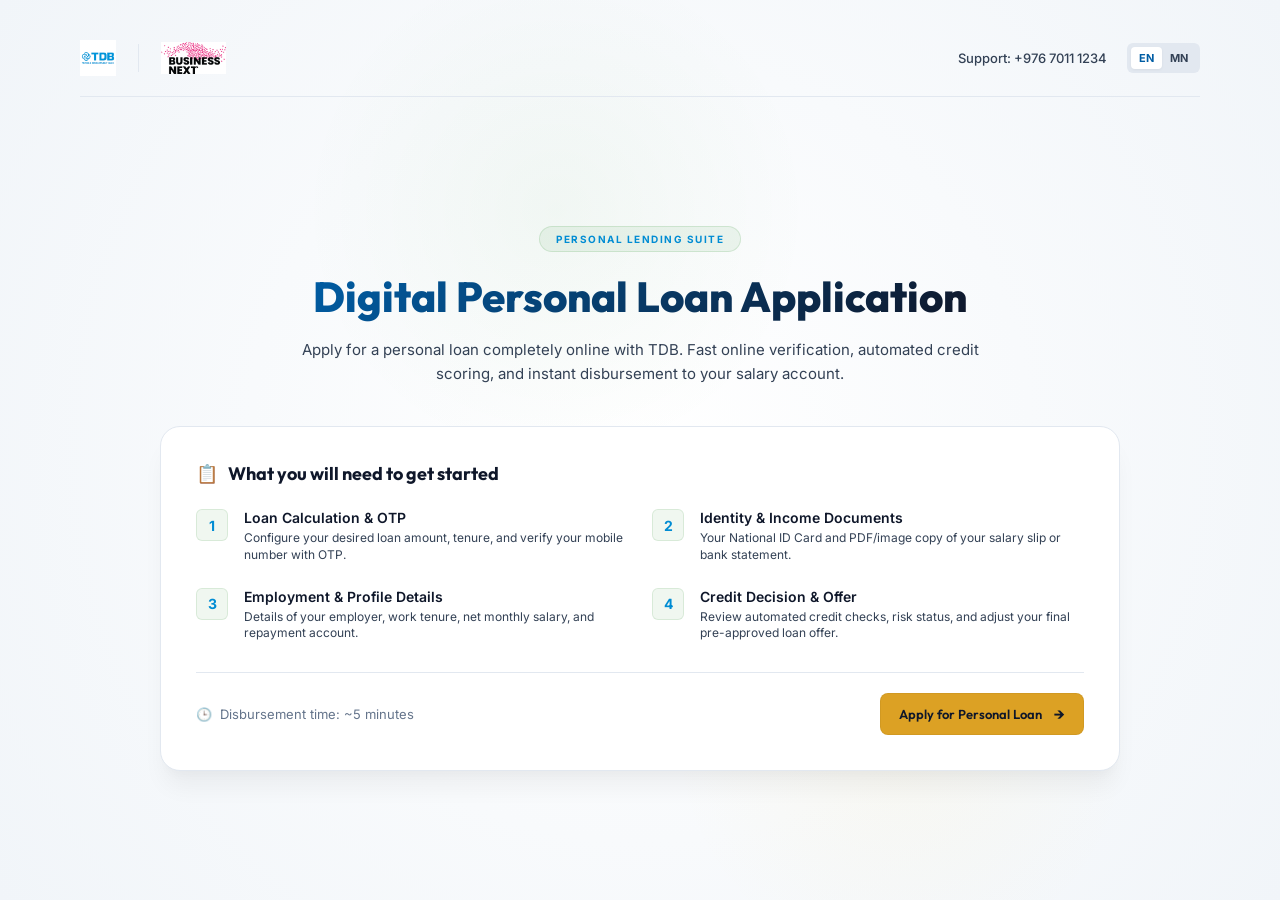
==== commit e0aa39d7: "Migrated digital onboarding to personal loan journey with bug fixes for OTP button and sliders" ====
--- a/index.html
+++ b/index.html
@@ -38,9 +38,9 @@
     </header>
 
     <main class="landing-hero-section">
-      <span class="hero-badge" data-translate="retail_suite">RETAIL BANKING SUITE</span>
-      <h1 class="hero-title" data-translate="landing_title">Digital Retail Account Opening</h1>
-      <p class="hero-subtitle" data-translate="landing_subtitle">Open a premium, fully digital retail checking or savings account for your day-to-day banking. Fast online verification, automated document review, and secure biometrics.</p>
+      <span class="hero-badge" data-translate="retail_suite">PERSONAL LENDING SUITE</span>
+      <h1 class="hero-title" data-translate="landing_title">Digital Personal Loan Application</h1>
+      <p class="hero-subtitle" data-translate="landing_subtitle">Apply for a personal loan completely online with TDB. Fast online verification, automated credit scoring, and instant disbursement to your salary account.</p>
       
       <!-- What you need card -->
       <div class="requirements-card">
@@ -82,10 +82,10 @@
         <div class="req-footer">
           <div class="req-time-info">
             <span class="clock-icon">🕒</span>
-            <span data-translate="time_info">Time to complete: ~5 minutes</span>
+            <span data-translate="time_info">Disbursement time: ~5 minutes</span>
           </div>
           <button type="button" class="btn btn-accent btn-large" id="btn-start-onboarding">
-            <span data-translate="start_app">Start Account Application</span> <span class="arrow-btn">→</span>
+            <span data-translate="start_app">Start Loan Application</span> <span class="arrow-btn">→</span>
           </button>
         </div>
       </div>
@@ -207,10 +207,10 @@
       
       <header class="main-content-header">
         <div class="header-details-top">
-          <span class="onboarding-scope-label" data-translate="retail_onboarding_lbl">Retail Digital Onboarding</span>
+          <span class="onboarding-scope-label" data-translate="retail_onboarding_lbl">Digital Retail Loan Engine</span>
         </div>
-        <h2 id="step-main-title">Open Your Retail Account</h2>
-        <p id="step-main-desc">Open a business/retail account digitally in just a few minutes.</p>
+        <h2 id="step-main-title">Personal Loan Onboarding</h2>
+        <p id="step-main-desc">Configure loan parameters, verify credentials, and sign agreements online.</p>
       </header>
       
       <!-- Split Form Steps Container -->
@@ -244,10 +244,12 @@
             <div class="form-card-side">
               <div class="form-card">
                 <div class="form-card-header">
-                  <h3 data-translate="form_step1_title">Mobile Registration</h3>
-                  <p data-translate="form_step1_desc">Provide your mobile number and National Registry Number to establish eligibility.</p>
-                </div>
-                
+                  <h3 data-translate="form_step1_title">Configure Loan Request</h3>
+                  <p data-translate="form_step1_desc">Set your desired loan amount and tenure, and verify your mobile number.</p>
+                </div>
+                
+                
+                <!-- Mobile Number & NRN Registration Section -->
                 <div class="form-group">
                   <label for="mobile-number"><span data-translate="mobile_lbl">Mobile Number</span> <span class="required">*</span></label>
                   <div class="input-with-action">
@@ -280,6 +282,51 @@
                     <span class="validation-status-icon" id="nrn-validation-icon"></span>
                   </div>
                   <small class="form-hint" data-translate="nrn_hint">Format: 2 Cyrillic characters followed by 8 digits</small>
+                </div>
+                
+                <!-- Loan Calculator Widget -->
+                <div class="loan-calculator-widget">
+                  <div class="form-group">
+                    <div class="slider-header-row">
+                      <span data-translate="loan_amt_slider_lbl">Desired Loan Amount</span>
+                      <strong id="loan-amount-display">5,000,000 MNT</strong>
+                    </div>
+                    <input type="range" id="loan-amount-slider" class="range-slider" min="500000" max="25000000" step="500000" value="5000000">
+                    <div class="slider-limits">
+                      <span>500,000 MNT</span>
+                      <span>25,000,000 MNT</span>
+                    </div>
+                  </div>
+
+                  <div class="form-group">
+                    <div class="slider-header-row">
+                      <span data-translate="loan_tenure_slider_lbl">Repayment Tenure Choice</span>
+                      <strong id="loan-tenure-display">12 Months</strong>
+                    </div>
+                    <input type="range" id="loan-tenure-slider" class="range-slider" min="6" max="36" step="6" value="12">
+                    <div class="slider-limits">
+                      <span>6 Months</span>
+                      <span>36 Months</span>
+                    </div>
+                  </div>
+
+                  <div class="emi-summary-box">
+                    <h5 class="emi-box-title" data-translate="emi_calc_header">Estimated Repayment Details</h5>
+                    <div class="emi-details-grid">
+                      <div class="emi-detail-item">
+                        <span data-translate="interest_rate_lbl">Interest Rate (Standard)</span>
+                        <strong>18.5% p.a.</strong>
+                      </div>
+                      <div class="emi-detail-item">
+                        <span data-translate="est_emi_lbl">Monthly Payment (EMI)</span>
+                        <strong id="emi-amount-val" class="highlight-gold">459,444 MNT</strong>
+                      </div>
+                      <div class="emi-detail-item">
+                        <span data-translate="flat_fee_lbl">One-time Processing Fee</span>
+                        <strong>15,000 MNT</strong>
+                      </div>
+                    </div>
+                  </div>
                 </div>
               </div>
             </div>
@@ -339,16 +386,31 @@
                   </div>
                 </div>
                 
-                <div class="upload-drag-area" id="doc-upload-area">
+                <div class="upload-drag-area" id="doc-upload-area" style="position: relative; overflow: hidden;">
                   <div class="upload-graphic">📂</div>
                   <div class="upload-texts">
                     <p class="upload-main-text" data-translate="upload_drag_lbl">Upload front & back files</p>
                     <p class="upload-sub-text" data-translate="upload_hint_lbl">Drag & drop PNG/PDF up to 10MB</p>
                   </div>
-                  <input type="file" id="file-uploader" class="hidden" multiple>
+                  <input type="file" id="file-uploader" style="position: absolute; top: 0; left: 0; width: 100%; height: 100%; opacity: 0; cursor: pointer; z-index: 10;" multiple>
                 </div>
                 
                 <div class="uploaded-files-list hidden" id="files-list"></div>
+                
+                <!-- Income Statement Upload Area -->
+                <div class="form-group mt-15">
+                  <label><span data-translate="upload_income_lbl">Upload Income / Bank Statement</span> <span class="required">*</span></label>
+                  <div class="upload-drag-area" id="income-upload-area" style="position: relative; overflow: hidden; margin-top: 8px;">
+                    <div class="upload-graphic">📊</div>
+                    <div class="upload-texts">
+                      <p class="upload-main-text" data-translate="upload_income_lbl">Upload Income / Bank Statement</p>
+                      <p class="upload-sub-text" data-translate="upload_income_hint">Upload your latest salary slip or bank statement PDF/JPG</p>
+                    </div>
+                    <input type="file" id="income-uploader" style="position: absolute; top: 0; left: 0; width: 100%; height: 100%; opacity: 0; cursor: pointer; z-index: 10;">
+                  </div>
+                </div>
+                
+                <div class="uploaded-files-list hidden" id="income-files-list"></div>
                 
                 <div class="ai-status-card mt-15">
                   <div class="ai-card-title">✦ <span data-translate="ai_chk_ocr">OCR Extraction Check</span></div>
@@ -550,17 +612,25 @@
                 
                 <div class="form-row-2">
                   <div class="form-group">
-                    <label for="p-occupation"><span data-translate="occupation_lbl">Occupation</span> <span class="required">*</span></label>
+                    <div class="slider-header-row">
+                      <label for="p-occupation"><span data-translate="occupation_lbl">Occupation</span> <span class="required">*</span></label>
+                    </div>
                     <input type="text" id="p-occupation" class="form-control" placeholder="Job Title">
                   </div>
                   <div class="form-group">
-                    <label for="p-income"><span data-translate="income_lbl">Monthly Income (MNT)</span> <span class="required">*</span></label>
-                    <select id="p-income" class="form-control">
-                      <option value="under_1m" data-translate="inc_low">Under 1,500,000 ₮</option>
-                      <option value="1m_3m" data-translate="inc_mid" selected>1,500,000 ₮ - 3,500,000 ₮</option>
-                      <option value="3m_7m" data-translate="inc_high">3,500,000 ₮ - 7,000,000 ₮</option>
-                      <option value="over_7m" data-translate="inc_highest">Over 7,000,000 ₮</option>
-                    </select>
+                    <label for="p-income"><span data-translate="income_lbl">Net Monthly Salary (MNT)</span> <span class="required">*</span></label>
+                    <input type="number" id="p-income" class="form-control" placeholder="e.g. 2500000" value="2500000">
+                  </div>
+                </div>
+                
+                <div class="form-row-2">
+                  <div class="form-group">
+                    <label for="p-work-tenure">Work Tenure (Years) <span class="required">*</span></label>
+                    <input type="number" id="p-work-tenure" class="form-control" placeholder="e.g. 2" value="2">
+                  </div>
+                  <div class="form-group">
+                    <label for="p-salary-acct"><span data-translate="salary_acct_lbl">Salary Repayment Account</span> <span class="required">*</span></label>
+                    <input type="text" id="p-salary-acct" class="form-control" placeholder="e.g. 5001234567" value="5001234567">
                   </div>
                 </div>
                 
@@ -594,41 +664,37 @@
             <div class="illustration-side">
               <div class="illustration-box">
                 <div class="product-visualizer-sidebar">
-                  <!-- Custom Promo Offer banner replacing instantly-generated Visa card visualizer -->
                   <div class="promo-offer-card-sidebar">
                     <div class="promo-header">
-                      <span class="promo-sparkle">✨</span>
-                      <strong data-translate="promo_offer_title">Exclusive Offer</strong>
+                      <span class="promo-sparkle">✦</span>
+                      <strong data-translate="assess_title">Credit Assessment</strong>
                     </div>
                     
-                    <div class="debit-card-visualizer gold-theme" style="margin: 12px 0; aspect-ratio: 1.586 / 1;">
-                      <div class="card-header-v">
-                        <span class="card-brand">TD Gold Credit</span>
-                        <span class="card-chip"></span>
+                    <!-- Credit Score Indicator -->
+                    <div style="text-align: center; margin: 16px 0; border: 1.5px solid var(--border-color); border-radius: 8px; padding: 12px; background: white;">
+                      <div style="font-size: 28px; font-weight: 800; color: var(--success-color);">745</div>
+                      <div style="font-size: 10px; color: var(--text-muted); text-transform: uppercase; font-weight: 700; margin-top: 4px;" data-translate="bureau_score_lbl">Credit Bureau Score</div>
+                    </div>
+                    
+                    <!-- Rules checker grid -->
+                    <div class="eligibility-rules-grid">
+                      <div class="rule-checker-card">
+                        <div class="rule-header-row">
+                          <span class="rule-name-text">FOIR / DTI</span>
+                          <span class="rule-status-chip chip-passed" data-translate="status_passed">PASSED</span>
+                        </div>
+                        <div class="rule-value-desc" id="foir-display-val">18.4%</div>
                       </div>
-                      <div class="card-number-v" style="font-size: 13px;">Pre-approved Limit: 5,000,000 ₮</div>
-                      <div class="card-footer-v">
-                        <div class="card-holder-v">TD PLATINUM CLUB</div>
-                        <div class="card-type-logo">VISA</div>
+                      <div class="rule-checker-card">
+                        <div class="rule-header-row">
+                          <span class="rule-name-text" data-translate="salary_title">Monthly Salary</span>
+                          <span class="rule-status-chip chip-passed" data-translate="status_passed">PASSED</span>
+                        </div>
+                        <div class="rule-value-desc" id="monthly-salary-display-val">2.5M MNT</div>
                       </div>
                     </div>
                     
-                    <p class="promo-desc-sidebar" data-translate="promo_offer_desc">Based on your credit bureau profiles, you are pre-approved for an optional gold credit card line. Interest rate: 1.4% monthly. Zero setup fees.</p>
-                  </div>
-                  
-                  <div class="cross-sells-container mt-15">
-                    <h4 class="cross-sell-title" data-translate="offers_title">Pre-Qualified Offers</h4>
-                    <div class="cross-sell-item">
-                      <div class="cross-sell-icon">💳</div>
-                      <div class="cross-sell-details">
-                        <h5 data-translate="cc_offer_title">TD Credit Card Eligibility</h5>
-                        <p><span data-translate="cc_limit">Approved limit:</span> <strong>5,000,000 ₮</strong></p>
-                      </div>
-                      <label class="switch">
-                        <input type="checkbox" id="offer-credit-card">
-                        <span class="slider round"></span>
-                      </label>
-                    </div>
+                    <p class="promo-desc-sidebar" style="font-size: 11px; color: var(--text-secondary);" data-translate="assess_desc">Our credit engine successfully queried the national registry and credit bureau databases. You qualify for our preferred retail lending tier.</p>
                   </div>
                 </div>
               </div>
@@ -637,128 +703,62 @@
             <div class="form-card-side">
               <div class="form-card">
                 <div class="form-card-header">
-                  <h3 data-translate="form_step5_title">Product Selection</h3>
-                  <p data-translate="form_step5_desc">Choose checking/savings packets and link virtual/physical debit cards.</p>
-                </div>
-                
-                <div class="ai-recommendation-block">
-                  <div class="recommendation-badge" data-translate="rec_tag">✦ PREFERRED VALUE COMBO</div>
-                  <div class="recommendation-flex">
-                    <div class="rec-details">
-                      <h3 data-translate="rec_bundle_title">Premium Savings Bundle matched</h3>
-                      <p data-translate="rec_bundle_desc">12.5% annual rate + physical card + mobile banking.</p>
-                    </div>
-                    <button type="button" class="btn btn-accent btn-sm" id="btn-apply-rec" data-translate="apply_pack">Apply Pack</button>
-                  </div>
-                </div>
-                
-                <h3 class="panel-section-title" data-translate="sect_accounts">1. Everyday Account Products</h3>
-                <div class="products-grid">
-                  <div class="product-card selected" data-product="savings_acct">
-                    <div class="card-checkbox">✓</div>
-                    <div class="card-icon-round">💰</div>
-                    <div>
-                      <h4 data-translate="premium_savings_title">Premium Savings Account</h4>
-                      <p class="product-description" data-translate="premium_savings_desc">Earn yield paid monthly. Zero setup fees.</p>
-                      <div class="product-feature-tag" data-translate="premium_savings_rate">12.5% interest rate</div>
-                    </div>
-                  </div>
-                  <div class="product-card" data-product="salary_acct">
-                    <div class="card-checkbox"></div>
-                    <div class="card-icon-round">💼</div>
-                    <div>
-                      <h4 data-translate="salary_acct_title">Salary Account</h4>
-                      <p class="product-description" data-translate="salary_acct_desc">Receive payroll directly, zero commission internal routing.</p>
-                    </div>
-                  </div>
-                </div>
-                
-                <h3 class="panel-section-title" data-translate="sect_card_ops">2. Debit Card & Digital Services</h3>
-                <div class="sub-selections-container">
-                  <div class="sub-selection-row">
-                    <div class="selector-info">
-                      <strong data-translate="card_format_title">Card Form Factor</strong>
-                      <p data-translate="card_format_desc">Pick physical, virtual, or both formats</p>
-                    </div>
-                    <div class="switch-selector-buttons">
-                      <button type="button" class="btn-toggle active" data-target="card_type" data-val="virtual" data-translate="toggle_virt">Virtual</button>
-                      <button type="button" class="btn-toggle" data-target="card_type" data-val="both" data-translate="toggle_both">Both</button>
-                      <button type="button" class="btn-toggle" data-target="card_type" data-val="none" data-translate="toggle_none">None</button>
-                    </div>
-                  </div>
-                  <div class="sub-selection-row">
-                    <div class="selector-info">
-                      <strong data-translate="digital_add_title">Digital Banking Add-ons</strong>
-                      <p data-translate="digital_add_desc">Select free e-services to activate</p>
-                    </div>
-                    <div class="checkbox-group-row">
-                      <label class="custom-checkbox">
-                        <input type="checkbox" id="srv-mobile" checked>
-                        <span class="checkbox-box"></span> <span data-translate="srv_app">App</span>
-                      </label>
-                      <label class="custom-checkbox">
-                        <input type="checkbox" id="srv-net" checked>
-                        <span class="checkbox-box"></span> <span data-translate="srv_net">Net</span>
-                      </label>
-                    </div>
-                  </div>
-                </div>
-                
-                <h3 class="panel-section-title" data-translate="sect_currencies">3. Currencies & Security preferences</h3>
-                <div class="form-group">
-                  <label><span data-translate="account_curr_lbl">Primary Account Currency</span> <span class="required">*</span></label>
-                  <div class="currency-chips">
-                    <label class="currency-chip active">
-                      <input type="radio" name="currency" value="MNT" checked>
-                      <span>₮ MNT</span>
-                    </label>
-                    <label class="currency-chip">
-                      <input type="radio" name="currency" value="USD">
-                      <span>$ USD</span>
-                    </label>
-                    <label class="currency-chip">
-                      <input type="radio" name="currency" value="EUR">
-                      <span>€ EUR</span>
-                    </label>
-                  </div>
-                </div>
-                
-                <div class="form-group">
-                  <label for="pref-nickname" data-translate="account_nick_lbl">Account Description / Name (Optional)</label>
-                  <input type="text" id="pref-nickname" class="form-control" placeholder="e.g. Salary Wallet">
-                </div>
-                
-                <div class="form-group">
-                  <label><span data-translate="card_deliv_lbl">Card Delivery Choice</span> <span class="required">*</span></label>
-                  <div class="delivery-selectors">
-                    <label class="delivery-card active" id="delivery-branch-option">
-                      <input type="radio" name="delivery" value="branch" checked>
-                      <div class="delivery-icon">🏛️</div>
-                      <div class="delivery-info">
-                        <strong data-translate="deliv_branch_title">Collect at Preferred Branch</strong>
-                        <small data-translate="deliv_branch_desc">Card is waiting for checkout at HQ square</small>
+                  <h3 data-translate="form_step5_title">Credit Offer Approved</h3>
+                  <p data-translate="form_step5_desc">Review your approved credit parameters and adjust your final loan limits.</p>
+                </div>
+                
+                <div class="preapproved-offer-card">
+                  <h4 data-translate="preapproved_title">Approved Personal Loan Offer</h4>
+                  <div style="font-size: 22px; font-weight: 800; color: var(--td-accent-gold); margin: 6px 0;" id="approved-max-display">12,000,000 MNT</div>
+                  <p style="font-size: 11px; color: var(--text-muted); margin: 0;" data-translate="preapproved_desc">Maximum pre-approved loan limit based on salary and debt check.</p>
+                </div>
+
+                <!-- Custom Slider Adjusters -->
+                <div class="loan-calculator-widget" style="margin-top: 20px;">
+                  <div class="form-group">
+                    <div class="slider-header-row">
+                      <span data-translate="adj_amt_lbl">Adjust Final Loan Amount</span>
+                      <strong id="final-loan-amount-display">5,000,000 MNT</strong>
+                    </div>
+                    <input type="range" id="final-loan-amount-slider" class="range-slider" min="500000" max="12000000" step="500000" value="5000000">
+                    <div class="slider-limits">
+                      <span>500,000 MNT</span>
+                      <span id="final-slider-max-lbl">12,000,000 MNT</span>
+                    </div>
+                  </div>
+
+                  <div class="form-group">
+                    <div class="slider-header-row">
+                      <span data-translate="adj_tenure_lbl">Adjust Final Tenure</span>
+                      <strong id="final-loan-tenure-display">12 Months</strong>
+                    </div>
+                    <input type="range" id="final-loan-tenure-slider" class="range-slider" min="6" max="36" step="6" value="12">
+                    <div class="slider-limits">
+                      <span>6 Months</span>
+                      <span>36 Months</span>
+                    </div>
+                  </div>
+
+                  <div class="emi-summary-box" style="margin-top: 15px; background: var(--bg-secondary);">
+                    <h5 class="emi-box-title" data-translate="emi_calc_header">Final Repayment Details</h5>
+                    <div class="emi-details-grid">
+                      <div class="emi-detail-item">
+                        <span data-translate="interest_rate_lbl">Interest Rate</span>
+                        <strong>18.5% p.a.</strong>
                       </div>
-                    </label>
-                    <label class="delivery-card" id="delivery-home-option">
-                      <input type="radio" name="delivery" value="home">
-                      <div class="delivery-icon">🏠</div>
-                      <div class="delivery-info">
-                        <strong data-translate="deliv_home_title">Courier Home Dispatch</strong>
-                        <small data-translate="deliv_home_desc">Ships to residential address details (1-3 days)</small>
+                      <div class="emi-detail-item">
+                        <span data-translate="est_emi_lbl">Monthly EMI</span>
+                        <strong id="final-emi-amount-val" class="highlight-gold">459,444 MNT</strong>
                       </div>
-                    </label>
-                  </div>
-                </div>
-                
-                <div class="delivery-details-box" id="delivery-branch-details">
-                  <strong data-translate="pickup_loc_title">Pickup location:</strong>
-                  <p id="selected-branch-display">Sukhbaatar Square HQ (Ulaanbaatar)</p>
-                </div>
-                
-                <div class="delivery-details-box hidden" id="delivery-home-details">
-                  <strong data-translate="courier_addr_title">Courier Address:</strong>
-                  <p id="selected-address-display">--</p>
-                </div>
+                      <div class="emi-detail-item">
+                        <span data-translate="flat_fee_lbl">Processing Fee</span>
+                        <strong>15,000 MNT</strong>
+                      </div>
+                    </div>
+                  </div>
+                </div>
+                
+                <!-- Servicing instructions -->
                 
                 <!-- PIN setup removed per security guidelines -->
               </div>
@@ -799,45 +799,87 @@
                 <div class="summary-card">
                   <div class="summary-section">
                     <div class="summary-sec-header">
-                      <span data-translate="sum_sec1">1. DEMOGRAPHICS & PROFILE</span>
+                      <span data-translate="sum_sec1">1. DEMOGRAPHICS & INCOME</span>
                       <button type="button" class="btn-link-edit" data-target-step="3" data-translate="edit">Edit</button>
                     </div>
                     <div class="summary-details-grid">
                       <div class="summary-item"><span class="sum-label" data-translate="sum_name">Name:</span> <strong id="sum-name">--</strong></div>
                       <div class="summary-item"><span class="sum-label" data-translate="sum_nrn">NRN / DOB:</span> <strong id="sum-nrn">--</strong></div>
                       <div class="summary-item"><span class="sum-label" data-translate="sum_address">Address:</span> <strong id="sum-address">--</strong></div>
-                      <div class="summary-item"><span class="sum-label" data-translate="sum_contact">Contact:</span> <strong id="sum-contact">--</strong></div>
+                      <div class="summary-item"><span class="sum-label" data-translate="sum_tax">Employer Name:</span> <strong id="sum-tax">--</strong></div>
+                      <div class="summary-item"><span class="sum-label" data-translate="income_lbl">Monthly Salary:</span> <strong id="sum-salary">--</strong></div>
                     </div>
                   </div>
                   
                   <div class="summary-section">
                     <div class="summary-sec-header">
-                      <span data-translate="sum_sec2">2. SELECTED PRODUCTS</span>
+                      <span data-translate="sum_sec2">2. APPROVED LOAN DETAILS</span>
                       <button type="button" class="btn-link-edit" data-target-step="4" data-translate="edit">Edit</button>
                     </div>
                     <div class="summary-details-grid">
-                      <div class="summary-item"><span class="sum-label" data-translate="sum_prod">Deposit:</span> <strong id="sum-product">--</strong></div>
-                      <div class="summary-item"><span class="sum-label" data-translate="sum_card">Debit Card:</span> <strong id="sum-card">--</strong></div>
-                      <div class="summary-item"><span class="sum-label" data-translate="sum_extra">Add-ons:</span> <strong id="sum-extra">--</strong></div>
+                      <div class="summary-item"><span class="sum-label" data-translate="sum_prod">Loan Amount:</span> <strong id="sum-product">--</strong></div>
+                      <div class="summary-item"><span class="sum-label" data-translate="sum_card">Loan Tenure:</span> <strong id="sum-card">--</strong></div>
+                      <div class="summary-item"><span class="sum-label" data-translate="sum_extra">Monthly Payment (EMI):</span> <strong id="sum-extra" class="highlight-gold">--</strong></div>
                     </div>
                   </div>
                   
                   <div class="summary-section">
                     <div class="summary-sec-header">
-                      <span data-translate="sum_sec3">3. SETTINGS & DISPATCH</span>
+                      <span data-translate="sum_sec3">3. REPAYMENT & SERVICING PREFERENCES</span>
                       <button type="button" class="btn-link-edit" data-target-step="4" data-translate="edit">Edit</button>
                     </div>
                     <div class="summary-details-grid">
-                      <div class="summary-item"><span class="sum-label" data-translate="sum_tax">Tax Country:</span> <strong id="sum-tax">--</strong></div>
-                      <div class="summary-item"><span class="sum-label" data-translate="sum_pref">Currency / Hub:</span> <strong id="sum-pref">--</strong></div>
-                      <div class="summary-item"><span class="sum-label" data-translate="sum_delivery">Card Handover:</span> <strong id="sum-delivery">--</strong></div>
-                    </div>
-                  </div>
-                </div>
-                
+                      <div class="summary-item"><span class="sum-label" data-translate="sum_pref">Repayment Account:</span> <strong id="sum-pref">--</strong></div>
+                      <div class="summary-item"><span class="sum-label" data-translate="sum_delivery">Preferred Branch:</span> <strong id="sum-delivery">--</strong></div>
+                    </div>
+                  </div>
+                </div>
+                
+                <!-- Key Facts Statement (KFS) -->
+                <div class="kfs-container-box mt-15">
+                  <div class="kfs-table-header">
+                    <h4 data-translate="kfs_headline">Key Facts Statement (KFS)</h4>
+                    <span style="font-size: 9px; font-weight: 800; background: rgba(255,255,255,0.2); padding: 2px 6px; border-radius: 4px;">TDB Retail Loan</span>
+                  </div>
+                  <table class="kfs-table-element">
+                    <tr>
+                      <th data-translate="kfs_th_amt">Principal Amount</th>
+                      <td id="kfs-val-principal">--</td>
+                    </tr>
+                    <tr>
+                      <th data-translate="kfs_th_rate">Interest Rate (Annual)</th>
+                      <td>18.5% p.a.</td>
+                    </tr>
+                    <tr>
+                      <th data-translate="kfs_th_apr">Annual Percentage Rate (APR) %</th>
+                      <td>18.5%</td>
+                    </tr>
+                    <tr>
+                      <th data-translate="kfs_th_tenure">Total Repayment Tenure</th>
+                      <td id="kfs-val-tenure">--</td>
+                    </tr>
+                    <tr>
+                      <th data-translate="kfs_th_charges">Fee / Disbursal Charges</th>
+                      <td data-translate="kfs_flat_fee">15,000 MNT processing fee</td>
+                    </tr>
+                    <tr>
+                      <th data-translate="kfs_th_penal">Late Repayment Penalties</th>
+                      <td data-translate="kfs_penal_desc">0.1% daily penal fee on overdue amount</td>
+                    </tr>
+                    <tr>
+                      <th data-translate="kfs_th_cooling">Cooling-off Period</th>
+                      <td data-translate="kfs_cooling_desc">24 hours standard window</td>
+                    </tr>
+                    <tr>
+                      <th data-translate="kfs_th_grievance">Grievance Support Email</th>
+                      <td data-translate="kfs_grievance_desc">grievance@tdbm.mn</td>
+                    </tr>
+                  </table>
+                </div>
+
                 <div class="terms-conditions-viewer-box mt-15">
-                  <h4 data-translate="disclosures_title">Retail Banking Disclosures</h4>
-                  <p data-translate="disclosures_desc">By signing, you warrant that all information submitted is correct. You authorize TDB to open accounts and agree to Electronic Signature Acts.</p>
+                  <h4 data-translate="disclosures_title">Loan Agreement Declarations</h4>
+                  <p data-translate="disclosures_desc">By signing, you warrant that all information submitted is correct. You authorize TDB to pull credit checks and automatically deduct loan installments from salary.</p>
                 </div>
                 
 
@@ -903,10 +945,11 @@
                 </div>
               </div>
               <div class="profile-details-grid">
-                <div class="profile-item"><span class="p-lbl" data-translate="p_account">IBAN / Account Number</span> <strong class="p-val" id="success-account-num">--</strong></div>
-                <div class="profile-item"><span class="p-lbl" data-translate="p_cif">Customer CIF ID</span> <strong class="p-val" id="success-cif">--</strong></div>
-                <div class="profile-item"><span class="p-lbl" data-translate="p_card">Virtual Card Node</span> <strong class="p-val text-green" data-translate="p_card_ready">Ready</strong></div>
-                <div class="profile-item"><span class="p-lbl" data-translate="p_notice">Delivery Notice</span> <strong class="p-val" id="success-delivery-notice">--</strong></div>
+                <div class="profile-item"><span class="p-lbl" data-translate="p_lead">Lead ID</span> <strong class="p-val" id="success-lead-id">20678</strong></div>
+                <div class="profile-item"><span class="p-lbl" data-translate="p_amount">Approved Loan Amount</span> <strong class="p-val" id="success-loan-amount">5,000,000 MNT</strong></div>
+                <div class="profile-item"><span class="p-lbl" data-translate="p_emi">Monthly Installment (EMI)</span> <strong class="p-val highlight-gold" id="success-loan-emi">459,444 MNT</strong></div>
+                <div class="profile-item"><span class="p-lbl" data-translate="p_account">Repayment Account</span> <strong class="p-val" id="success-account-num">5001234567</strong></div>
+                <div class="profile-item"><span class="p-lbl" data-translate="p_status">Disbursal Status</span> <strong class="p-val text-green" id="success-disbursal-status" data-translate="p_status_val">Disbursed Successfully</strong></div>
               </div>
             </div>
             
@@ -925,7 +968,7 @@
             
             <div class="success-actions-row">
               <button type="button" class="btn btn-primary" id="btn-download-kit" data-translate="btn_kit">📥 Welcome Kit</button>
-              <button type="button" class="btn btn-secondary" id="btn-fund-account" data-translate="btn_fund">💳 Fund Account</button>
+              <button type="button" class="btn btn-secondary" id="btn-fund-account" data-translate="btn_fund">📊 View Loan Details</button>
             </div>
           </div>
         </section>
--- a/styles.css
+++ b/styles.css
@@ -18,6 +18,7 @@
   --bg-sidebar: #ffffff;
   --card-bg: #ffffff;
   --text-main: #0f172a;
+  --text-primary: #0f172a;
   --text-secondary: #334155;
   --text-muted: #64748b;
   --text-light: #94a3b8;
@@ -933,6 +934,7 @@
   position: absolute;
   right: 6px;
   padding: 6px 10px;
+  z-index: 5;
 }
 
 /* Validation wrapper icon markers */
@@ -960,11 +962,13 @@
 .otp-input-container {
   display: flex;
   gap: 6px;
+  justify-content: center;
 }
 
 .otp-cell {
   width: 38px;
   height: 42px;
+  max-width: 14%;
   border-radius: 6px;
   border: 1px solid var(--border-color);
   text-align: center;
@@ -1938,9 +1942,14 @@
     justify-content: center;
   }
   
+  body {
+    background-color: #ffffff;
+  }
+
   .app-container {
     flex-direction: column;
     overflow-y: auto;
+    background-color: #ffffff;
   }
   
   .sidebar {
@@ -1976,18 +1985,20 @@
   .main-content {
     height: auto;
     overflow-y: visible;
+    background-color: #ffffff;
   }
   
   .main-content-header {
-    padding: 16px 20px;
+    padding: 20px 20px 4px 20px;
+    border-bottom: none;
   }
   
   .main-content-header h2 {
-    font-size: 18px;
+    font-size: 20px;
   }
   
   .step-panels-container {
-    padding: 16px 20px;
+    padding: 8px 20px 32px 20px;
     overflow-y: visible;
   }
   
@@ -2005,8 +2016,41 @@
   }
   
   .form-card {
-    padding: 20px;
-    gap: 14px;
+    padding: 0;
+    gap: 16px;
+    border: none;
+    box-shadow: none;
+    background-color: #ffffff;
+  }
+
+  .form-card-header {
+    border-bottom: none;
+    padding-bottom: 0;
+    margin-bottom: 0;
+  }
+
+  .form-card-header h3 {
+    font-size: 14px;
+  }
+
+  /* Responsive action input buttons */
+  .input-with-action {
+    gap: 8px;
+  }
+
+  .input-with-action .form-control {
+    padding-right: 12px !important;
+    border-radius: 0 8px 8px 0;
+  }
+
+  .input-with-action .btn {
+    position: static !important;
+    white-space: nowrap;
+    height: 42px;
+    display: inline-flex;
+    align-items: center;
+    justify-content: center;
+    border-radius: 8px !important;
   }
   
   .form-row-2 {
@@ -2053,6 +2097,17 @@
   
   .success-actions-row .btn {
     width: 100%;
+  }
+  
+  /* Responsive OTP input overrides */
+  .otp-cell {
+    width: 32px;
+    height: 38px;
+    font-size: 16px;
+  }
+  .otp-input-container {
+    gap: 4px;
+    justify-content: center;
   }
 }
 
@@ -2168,3 +2223,227 @@
     width: calc(100% - 32px);
   }
 }
+
+/* ==========================================
+   LOAN JOURNEY & CALCULATOR COMPONENTS
+   ========================================== */
+.loan-calculator-widget {
+  background: var(--bg-secondary);
+  border: 1px solid var(--border-color);
+  border-radius: 12px;
+  padding: 20px;
+  margin-bottom: 24px;
+}
+
+.slider-header-row {
+  display: flex;
+  justify-content: space-between;
+  align-items: center;
+  margin-bottom: 8px;
+}
+
+.slider-header-row span {
+  font-size: 12.5px;
+  font-weight: 600;
+  color: var(--text-main);
+}
+
+.slider-header-row strong {
+  font-size: 15px;
+  font-weight: 800;
+  color: var(--td-accent-gold);
+}
+
+.range-slider {
+  width: 100%;
+  height: 6px;
+  border-radius: 3px;
+  outline: none;
+  background: #e2e8f0;
+  -webkit-appearance: none;
+  margin: 8px 0;
+}
+
+.range-slider::-webkit-slider-thumb {
+  -webkit-appearance: none;
+  width: 18px;
+  height: 18px;
+  border-radius: 50%;
+  background: var(--td-green);
+  cursor: pointer;
+  box-shadow: 0 2px 4px rgba(0,0,0,0.15);
+  transition: transform 0.1s ease;
+}
+
+.range-slider::-webkit-slider-thumb:hover {
+  transform: scale(1.15);
+}
+
+.slider-limits {
+  display: flex;
+  justify-content: space-between;
+  font-size: 10px;
+  color: var(--text-muted);
+  margin-top: 4px;
+}
+
+.emi-summary-box {
+  background: white;
+  border: 1px solid var(--border-color);
+  border-radius: 8px;
+  padding: 16px;
+  margin-top: 20px;
+  text-align: left;
+}
+
+.emi-box-title {
+  font-size: 12px;
+  font-weight: 700;
+  color: var(--td-green-dark);
+  margin-bottom: 12px;
+  text-transform: uppercase;
+  letter-spacing: 0.5px;
+  border-bottom: 1px solid var(--border-color);
+  padding-bottom: 4px;
+}
+
+.emi-details-grid {
+  display: grid;
+  grid-template-columns: 1fr 1.2fr 1fr;
+  gap: 12px;
+}
+
+.emi-detail-item {
+  display: flex;
+  flex-direction: column;
+  gap: 4px;
+}
+
+.emi-detail-item span {
+  font-size: 9.5px;
+  color: var(--text-muted);
+  text-transform: uppercase;
+  letter-spacing: 0.2px;
+}
+
+.emi-detail-item strong {
+  font-size: 13.5px;
+  font-weight: 800;
+  color: var(--text-main);
+}
+
+.highlight-gold {
+  color: var(--td-accent-gold) !important;
+}
+
+/* KFS Table styling */
+.kfs-container-box {
+  border: 1.5px solid var(--td-green-dark);
+  border-radius: 8px;
+  background: white;
+  overflow: hidden;
+  margin-top: 12px;
+}
+
+.kfs-table-header {
+  background: var(--td-green-dark);
+  color: white;
+  padding: 12px 16px;
+  display: flex;
+  justify-content: space-between;
+  align-items: center;
+}
+
+.kfs-table-header h4 {
+  font-size: 13px;
+  font-weight: 700;
+  margin: 0;
+}
+
+.kfs-table-element {
+  width: 100%;
+  border-collapse: collapse;
+  font-size: 11px;
+  text-align: left;
+}
+
+.kfs-table-element th, .kfs-table-element td {
+  border-bottom: 1px solid var(--border-color);
+  padding: 8px 12px;
+}
+
+.kfs-table-element th {
+  background-color: var(--bg-secondary);
+  font-weight: 600;
+  color: var(--text-main);
+  width: 40%;
+}
+
+.kfs-table-element tr:last-child td, .kfs-table-element tr:last-child th {
+  border-bottom: none;
+}
+
+/* Eligibility components */
+.eligibility-rules-grid {
+  display: grid;
+  grid-template-columns: 1fr 1fr;
+  gap: 12px;
+  margin-bottom: 16px;
+}
+
+.rule-checker-card {
+  border: 1px solid var(--border-color);
+  border-radius: 8px;
+  padding: 12px;
+  background-color: white;
+  display: flex;
+  flex-direction: column;
+  gap: 6px;
+}
+
+.rule-header-row {
+  display: flex;
+  justify-content: space-between;
+  align-items: center;
+}
+
+.rule-name-text {
+  font-size: 10px;
+  font-weight: 700;
+  color: var(--text-muted);
+  text-transform: uppercase;
+}
+
+.rule-status-chip {
+  font-size: 9px;
+  font-weight: 800;
+  padding: 2px 6px;
+  border-radius: 4px;
+}
+
+.chip-passed {
+  background-color: rgba(16, 185, 129, 0.1);
+  color: #10b981;
+}
+
+.rule-value-desc {
+  font-size: 12px;
+  font-weight: 700;
+  color: var(--text-main);
+}
+
+.preapproved-offer-card {
+  border: 1.5px solid var(--td-accent-gold);
+  border-radius: 10px;
+  padding: 16px;
+  background-color: rgba(220, 161, 36, 0.03);
+  text-align: center;
+  margin-top: 16px;
+}
+
+.preapproved-offer-card h4 {
+  font-family: var(--font-display);
+  font-size: 14px;
+  color: var(--td-green-dark);
+  margin-bottom: 8px;
+}
